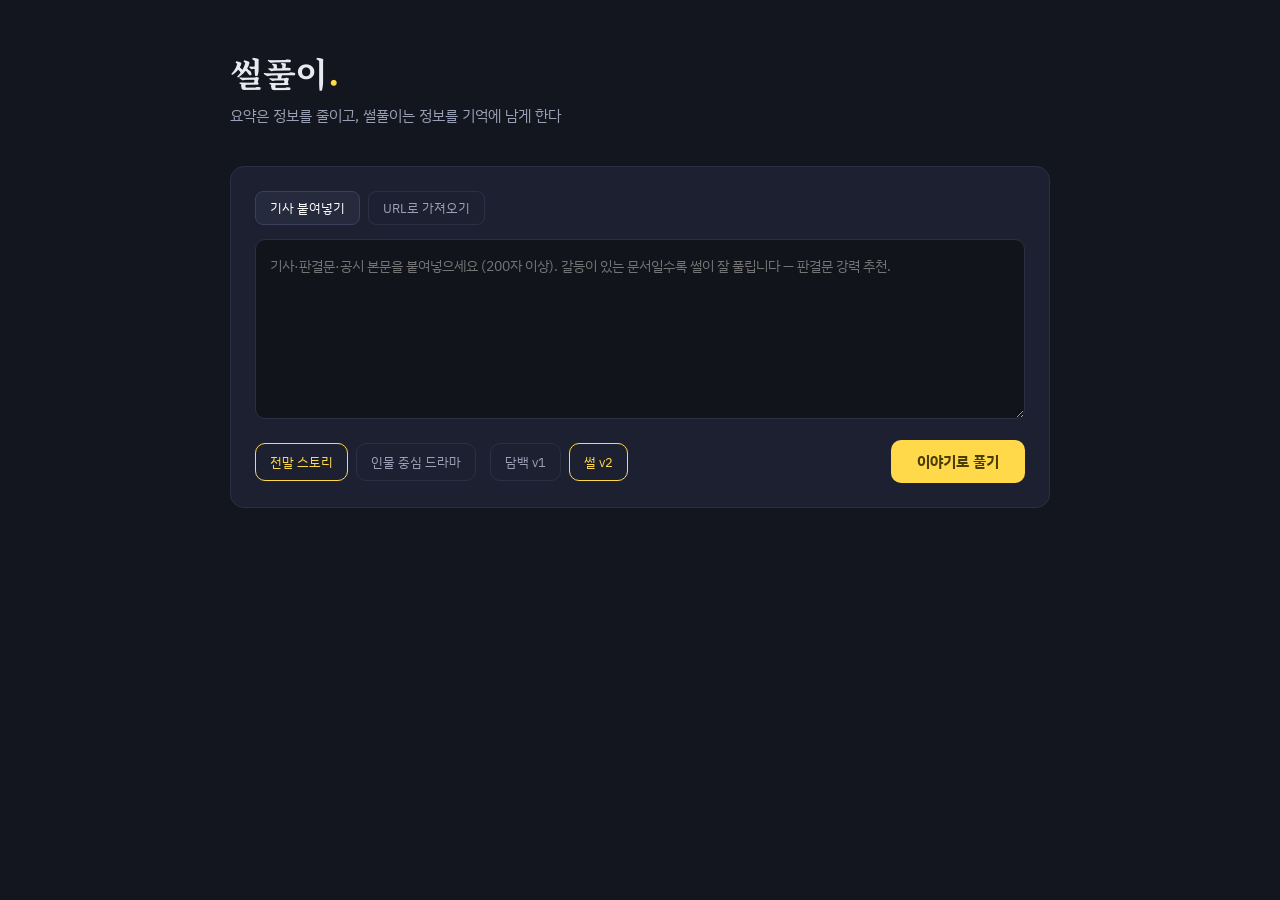
==== app/static/index.html @ 63c724bd "feat: 썰 하네스 v2(훅·긴장·터뜨림) + 소재 확장(판결문·공시) + 엔진 A/B 토글" ====
<!DOCTYPE html>
<html lang="ko">
<head>
<meta charset="UTF-8">
<meta name="viewport" content="width=device-width, initial-scale=1.0">
<title>썰풀이 — 기사를 이야기로</title>
<link rel="preconnect" href="https://fonts.googleapis.com">
<link href="https://fonts.googleapis.com/css2?family=Noto+Serif+KR:wght@400;600;700&family=IBM+Plex+Sans+KR:wght@400;500;700&display=swap" rel="stylesheet">
<style>
  :root {
    --night: #14161f;        /* 밤 배경 */
    --night-soft: #1d2030;   /* 패널 */
    --paper: #f7f4ec;        /* 이야기 종이 */
    --ink: #23201a;          /* 종이 위 잉크 */
    --dim: #9aa0b5;          /* 어두운 배경 위 보조 텍스트 */
    --line: #2c3044;
    --marker: #ffd94a;       /* 형광펜 — 통찰 하이라이트 */
    --marker-ink: #4a3d00;
  }
  * { margin: 0; padding: 0; box-sizing: border-box; }
  body {
    background: var(--night);
    color: #e8eaf2;
    font-family: 'IBM Plex Sans KR', sans-serif;
    min-height: 100vh;
  }
  .wrap { max-width: 860px; margin: 0 auto; padding: 48px 20px 96px; }

  /* 헤더 */
  header { margin-bottom: 40px; }
  .brand {
    font-family: 'Noto Serif KR', serif;
    font-size: 34px; font-weight: 700; letter-spacing: -0.5px;
  }
  .brand .dot { color: var(--marker); }
  .tagline { color: var(--dim); margin-top: 8px; font-size: 15px; }

  /* 입력 패널 */
  .panel {
    background: var(--night-soft);
    border: 1px solid var(--line);
    border-radius: 14px;
    padding: 24px;
  }
  .tabs { display: flex; gap: 8px; margin-bottom: 14px; }
  .tab {
    background: none; border: 1px solid var(--line); color: var(--dim);
    padding: 7px 14px; border-radius: 8px; font-size: 13px; cursor: pointer;
    font-family: inherit;
  }
  .tab.active { background: #262a3d; color: #fff; border-color: #3a3f5c; }
  textarea, input[type="url"] {
    width: 100%; background: #12141c; border: 1px solid var(--line);
    border-radius: 10px; color: #e8eaf2; padding: 14px;
    font-size: 14px; line-height: 1.7; font-family: inherit;
  }
  textarea { min-height: 180px; resize: vertical; }
  textarea:focus, input:focus { outline: 2px solid #4a517a; outline-offset: 1px; }

  .controls { display: flex; align-items: center; gap: 14px; margin-top: 16px; flex-wrap: wrap; }
  .style-pick { display: flex; gap: 8px; }
  .style-btn {
    background: none; border: 1px solid var(--line); color: var(--dim);
    padding: 9px 14px; border-radius: 10px; font-size: 13px; cursor: pointer;
    font-family: inherit; transition: all .15s;
  }
  .style-btn.active { border-color: var(--marker); color: var(--marker); }
  .go {
    margin-left: auto;
    background: var(--marker); color: var(--marker-ink); border: none;
    font-weight: 700; font-size: 15px; padding: 11px 26px; border-radius: 10px;
    cursor: pointer; font-family: inherit;
  }
  .go:hover { filter: brightness(1.06); }
  .go:disabled { opacity: .45; cursor: wait; }

  /* 진행 상태 */
  .progress { display: none; margin-top: 28px; color: var(--dim); font-size: 14px; }
  .progress.show { display: block; }
  .stage { display: flex; align-items: center; gap: 10px; padding: 6px 0; }
  .stage .lamp {
    width: 8px; height: 8px; border-radius: 50%;
    background: var(--line); flex-shrink: 0;
  }
  .stage.on .lamp { background: var(--marker); animation: pulse 1.2s infinite; }
  .stage.done .lamp { background: #5fc98e; animation: none; }
  .stage.done { color: #8b93ad; }
  @keyframes pulse { 50% { opacity: .35; } }

  /* 결과: 종이 스토리 카드 */
  .result { display: none; margin-top: 36px; }
  .result.show { display: block; }
  .paper-card {
    background: var(--paper); color: var(--ink);
    border-radius: 4px 18px 18px 4px;
    padding: 52px 56px;
    box-shadow: 0 24px 60px rgba(0,0,0,.5);
    border-left: 6px solid var(--marker);
  }
  .paper-card h2 {
    font-family: 'Noto Serif KR', serif;
    font-size: 27px; font-weight: 700; line-height: 1.4;
    margin-bottom: 26px;
  }
  .story {
    font-family: 'Noto Serif KR', serif;
    font-size: 16.5px; line-height: 2.0;
  }
  .story p { margin-bottom: 1.35em; }
  .insight {
    margin-top: 36px; padding: 20px 22px;
    background: linear-gradient(transparent 8%, rgba(255,217,74,.38) 8%, rgba(255,217,74,.38) 92%, transparent 92%);
    font-family: 'Noto Serif KR', serif;
    font-size: 15.5px; line-height: 1.9;
  }
  .insight .label {
    display: block; font-family: 'IBM Plex Sans KR', sans-serif;
    font-size: 12px; font-weight: 700; letter-spacing: 2px;
    margin-bottom: 8px; color: #7a6410;
  }

  /* 중간 산출물 (실험용) */
  .lab { margin-top: 28px; }
  .lab-title { font-size: 13px; color: var(--dim); letter-spacing: 1.5px; margin-bottom: 12px; }
  details {
    background: var(--night-soft); border: 1px solid var(--line);
    border-radius: 10px; margin-bottom: 10px;
  }
  summary {
    cursor: pointer; padding: 13px 18px; font-size: 14px; color: #c6cbe0;
    list-style: none; display: flex; align-items: center; gap: 10px;
  }
  summary::before { content: "▸"; color: var(--dim); font-size: 12px; }
  details[open] summary::before { content: "▾"; }
  .detail-body { padding: 0 18px 16px; font-size: 13px; }
  pre {
    background: #12141c; border-radius: 8px; padding: 14px;
    overflow-x: auto; color: #b9c0d8; line-height: 1.6; font-size: 12.5px;
    white-space: pre-wrap; word-break: break-all;
  }
  .verdict { display: flex; gap: 8px; padding: 7px 0; border-bottom: 1px solid var(--line); font-size: 13px; }
  .verdict:last-child { border-bottom: none; }
  .badge {
    flex-shrink: 0; font-size: 11px; font-weight: 700; padding: 2px 8px;
    border-radius: 20px; height: fit-content;
  }
  .badge.ok { background: #1e3a2c; color: #5fc98e; }
  .badge.est { background: #3a331e; color: #d9b64a; }
  .badge.bad { background: #3a1e1e; color: #e07070; }
  .repaired-note { font-size: 12.5px; color: #d9b64a; margin: 8px 0 0; }

  .error {
    display: none; margin-top: 20px; padding: 14px 18px;
    background: #2c1a1e; border: 1px solid #5c2e36; border-radius: 10px;
    color: #f0a5b0; font-size: 14px;
  }
  .error.show { display: block; }

  .disclaimer { margin-top: 18px; font-size: 12px; color: #6b7189; line-height: 1.6; }

  @media (max-width: 640px) {
    .paper-card { padding: 32px 24px; }
    .go { width: 100%; margin-left: 0; }
  }
  @media (prefers-reduced-motion: reduce) {
    .stage.on .lamp { animation: none; }
  }
</style>
</head>
<body>
<div class="wrap">
  <header>
    <div class="brand">썰풀이<span class="dot">.</span></div>
    <p class="tagline">요약은 정보를 줄이고, 썰풀이는 정보를 기억에 남게 한다</p>
  </header>

  <section class="panel">
    <div class="tabs">
      <button class="tab active" id="tab-text" onclick="switchTab('text')">기사 붙여넣기</button>
      <button class="tab" id="tab-url" onclick="switchTab('url')">URL로 가져오기</button>
    </div>

    <div id="input-text">
      <textarea id="article-text" placeholder="기사·판결문·공시 본문을 붙여넣으세요 (200자 이상). 갈등이 있는 문서일수록 썰이 잘 풀립니다 — 판결문 강력 추천."></textarea>
    </div>
    <div id="input-url" style="display:none">
      <input type="url" id="article-url" placeholder="https:// 기사 주소 (일부 언론사는 자동 추출이 안 될 수 있어요 — 그땐 붙여넣기로)">
    </div>

    <div class="controls">
      <div class="style-pick" role="group" aria-label="이야기 유형">
        <button class="style-btn active" id="style-chronicle" onclick="pickStyle('chronicle')">전말 스토리</button>
        <button class="style-btn" id="style-character" onclick="pickStyle('character')">인물 중심 드라마</button>
      </div>
      <div class="style-pick" role="group" aria-label="각색 엔진">
        <button class="style-btn" id="engine-v1" onclick="pickEngine('v1')">담백 v1</button>
        <button class="style-btn active" id="engine-v2" onclick="pickEngine('v2')">썰 v2</button>
      </div>
      <button class="go" id="go" onclick="transform()">이야기로 풀기</button>
    </div>

    <div class="progress" id="progress">
      <div class="stage" id="st-1"><span class="lamp"></span>사실을 추출하는 중 — 이야기의 재료를 고정합니다</div>
      <div class="stage" id="st-2"><span class="lamp"></span>이야기 뼈대를 짜는 중 — 주인공과 갈등을 정합니다</div>
      <div class="stage" id="st-3"><span class="lamp"></span>이야기를 쓰는 중 — 사실은 그대로, 서술만 바꿉니다</div>
      <div class="stage" id="st-4"><span class="lamp"></span>사실과 대조하는 중 — 지어낸 게 없는지 검증합니다</div>
    </div>

    <div class="error" id="error"></div>
  </section>

  <section class="result" id="result">
    <article class="paper-card">
      <h2 id="r-title"></h2>
      <div class="story" id="r-story"></div>
      <div class="insight">
        <span class="label">이 사건이 말해주는 것</span>
        <span id="r-insight"></span>
      </div>
    </article>

    <div class="lab">
      <p class="lab-title">파이프라인 들여다보기 — 단계별 산출물</p>
      <details>
        <summary>검증 리포트 — 이야기 속 주장 vs 사실 목록</summary>
        <div class="detail-body">
          <p class="repaired-note" id="r-repaired" style="display:none">⚠ 1차 생성에서 불일치가 발견되어 자동 수정을 거친 결과입니다.</p>
          <div id="r-claims"></div>
        </div>
      </details>
      <details>
        <summary>① 추출된 사실 목록 (불변 계약)</summary>
        <div class="detail-body"><pre id="r-facts"></pre></div>
      </details>
      <details>
        <summary>② 서사 설계도</summary>
        <div class="detail-body"><pre id="r-arc"></pre></div>
      </details>
    </div>

    <p class="disclaimer">
      이 이야기는 입력된 기사에 명시된 사실만 재료로 재구성한 콘텐츠이며, 투자 권유가 아닙니다.
      원문 기사는 저장되지 않습니다. 각색 특성상 원문 확인을 권합니다.
    </p>
  </section>
</div>

<script>
let mode = 'text';
let style = 'chronicle';
let engine = 'v2';
let stageTimers = [];

function switchTab(m) {
  mode = m;
  document.getElementById('tab-text').classList.toggle('active', m === 'text');
  document.getElementById('tab-url').classList.toggle('active', m === 'url');
  document.getElementById('input-text').style.display = m === 'text' ? '' : 'none';
  document.getElementById('input-url').style.display = m === 'url' ? '' : 'none';
}

function pickStyle(s) {
  style = s;
  document.getElementById('style-chronicle').classList.toggle('active', s === 'chronicle');
  document.getElementById('style-character').classList.toggle('active', s === 'character');
}

function pickEngine(e) {
  engine = e;
  document.getElementById('engine-v1').classList.toggle('active', e === 'v1');
  document.getElementById('engine-v2').classList.toggle('active', e === 'v2');
}

function setStages(running) {
  stageTimers.forEach(clearTimeout);
  stageTimers = [];
  const ids = ['st-1', 'st-2', 'st-3', 'st-4'];
  ids.forEach(id => document.getElementById(id).className = 'stage');
  if (!running) return;
  // 실제 단계 신호는 없으므로 평균 소요 기반 근사 표시 (v0.2에서 SSE로 교체 예정)
  const delays = [0, 12000, 24000, 55000];
  ids.forEach((id, i) => {
    stageTimers.push(setTimeout(() => {
      for (let j = 0; j < i; j++) document.getElementById(ids[j]).className = 'stage done';
      document.getElementById(id).className = 'stage on';
    }, delays[i]));
  });
}

async function transform() {
  const body = { style, engine };
  if (mode === 'text') {
    body.text = document.getElementById('article-text').value;
    if (!body.text || body.text.trim().length < 200) return showError('기사 본문을 200자 이상 붙여넣어주세요.');
  } else {
    body.url = document.getElementById('article-url').value;
    if (!body.url) return showError('기사 URL을 입력해주세요.');
  }

  const go = document.getElementById('go');
  go.disabled = true;
  document.getElementById('error').className = 'error';
  document.getElementById('result').className = 'result';
  document.getElementById('progress').className = 'progress show';
  setStages(true);

  try {
    const res = await fetch('/api/transform', {
      method: 'POST',
      headers: { 'Content-Type': 'application/json' },
      body: JSON.stringify(body),
    });
    const data = await res.json();
    if (!res.ok) throw new Error(data.detail || '변환에 실패했습니다.');
    render(data);
  } catch (e) {
    showError(e.message);
  } finally {
    go.disabled = false;
    setStages(false);
    document.getElementById('progress').className = 'progress';
  }
}

function render(d) {
  document.getElementById('r-title').textContent = d.title;
  const storyEl = document.getElementById('r-story');
  storyEl.innerHTML = '';
  d.story.split(/\n\n+/).forEach(par => {
    const p = document.createElement('p');
    p.textContent = par.trim();
    if (p.textContent) storyEl.appendChild(p);
  });
  document.getElementById('r-insight').textContent = d.insight;

  document.getElementById('r-repaired').style.display = d.repaired ? '' : 'none';

  const claimsEl = document.getElementById('r-claims');
  claimsEl.innerHTML = '';
  (d.verification.claims || []).forEach(c => {
    const row = document.createElement('div');
    row.className = 'verdict';
    const badge = document.createElement('span');
    const cls = c.verdict === '근거있음' ? 'ok' : (c.verdict === '추정표기됨' ? 'est' : 'bad');
    badge.className = 'badge ' + cls;
    badge.textContent = c.verdict;
    const text = document.createElement('span');
    text.textContent = c.claim + (c.evidence ? '  ·  ' + c.evidence : '');
    row.appendChild(badge);
    row.appendChild(text);
    claimsEl.appendChild(row);
  });

  document.getElementById('r-facts').textContent = JSON.stringify(d.facts, null, 2);
  document.getElementById('r-arc').textContent = JSON.stringify(d.arc, null, 2);

  document.getElementById('result').className = 'result show';
  document.getElementById('result').scrollIntoView({ behavior: 'smooth' });
}

function showError(msg) {
  const el = document.getElementById('error');
  el.textContent = msg;
  el.className = 'error show';
}
</script>
</body>
</html>
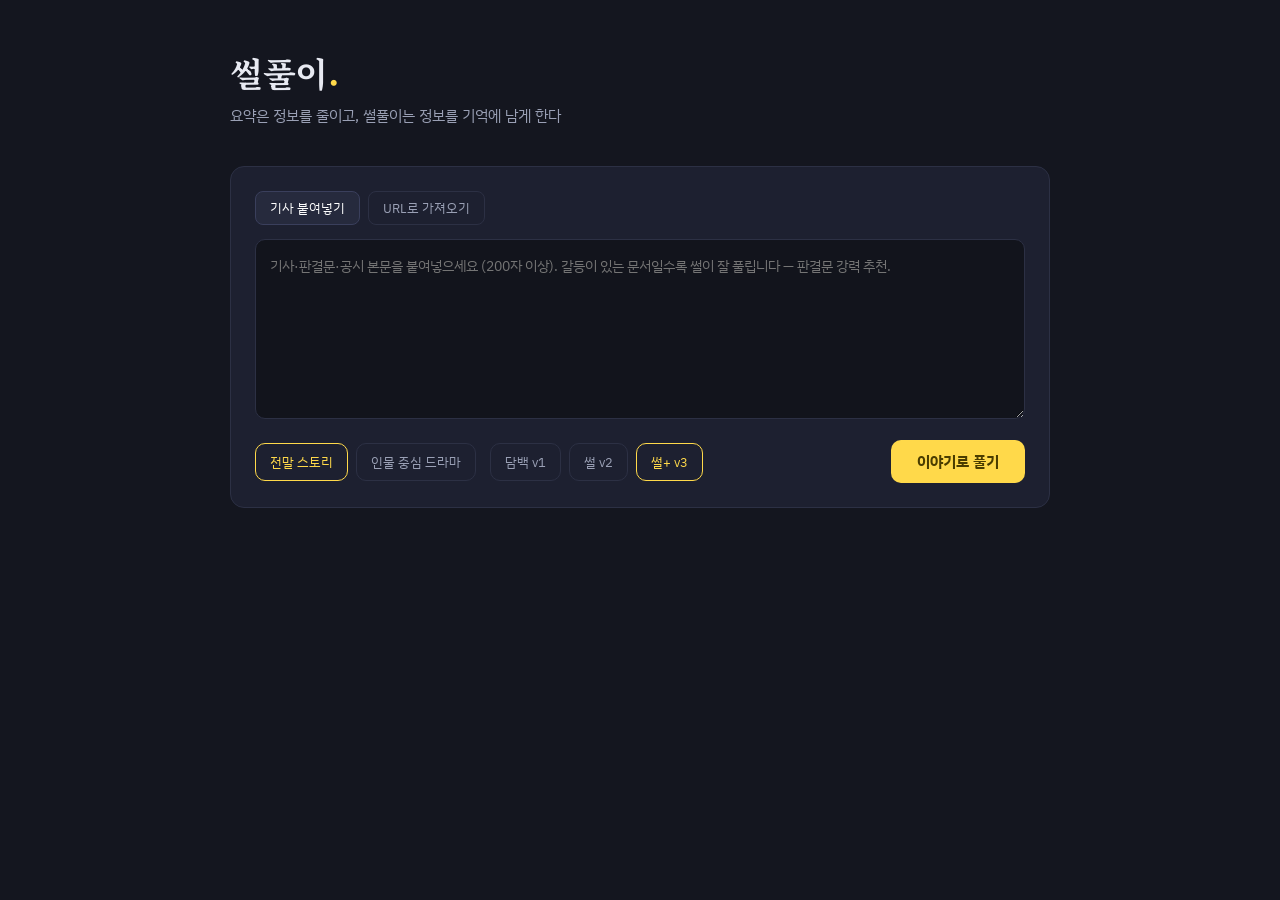
==== commit 737abdc1: "feat: 썰 엔진 v3 — 사실 선별(버리기)·600~900자·퓨샷 톤 이식·뭉개기 허용" ====
--- a/app/static/index.html
+++ b/app/static/index.html
@@ -194,7 +194,8 @@
       </div>
       <div class="style-pick" role="group" aria-label="각색 엔진">
         <button class="style-btn" id="engine-v1" onclick="pickEngine('v1')">담백 v1</button>
-        <button class="style-btn active" id="engine-v2" onclick="pickEngine('v2')">썰 v2</button>
+        <button class="style-btn" id="engine-v2" onclick="pickEngine('v2')">썰 v2</button>
+        <button class="style-btn active" id="engine-v3" onclick="pickEngine('v3')">썰+ v3</button>
       </div>
       <button class="go" id="go" onclick="transform()">이야기로 풀기</button>
     </div>
@@ -248,7 +249,7 @@
 <script>
 let mode = 'text';
 let style = 'chronicle';
-let engine = 'v2';
+let engine = 'v3';
 let stageTimers = [];
 
 function switchTab(m) {
@@ -269,6 +270,7 @@
   engine = e;
   document.getElementById('engine-v1').classList.toggle('active', e === 'v1');
   document.getElementById('engine-v2').classList.toggle('active', e === 'v2');
+  document.getElementById('engine-v3').classList.toggle('active', e === 'v3');
 }
 
 function setStages(running) {
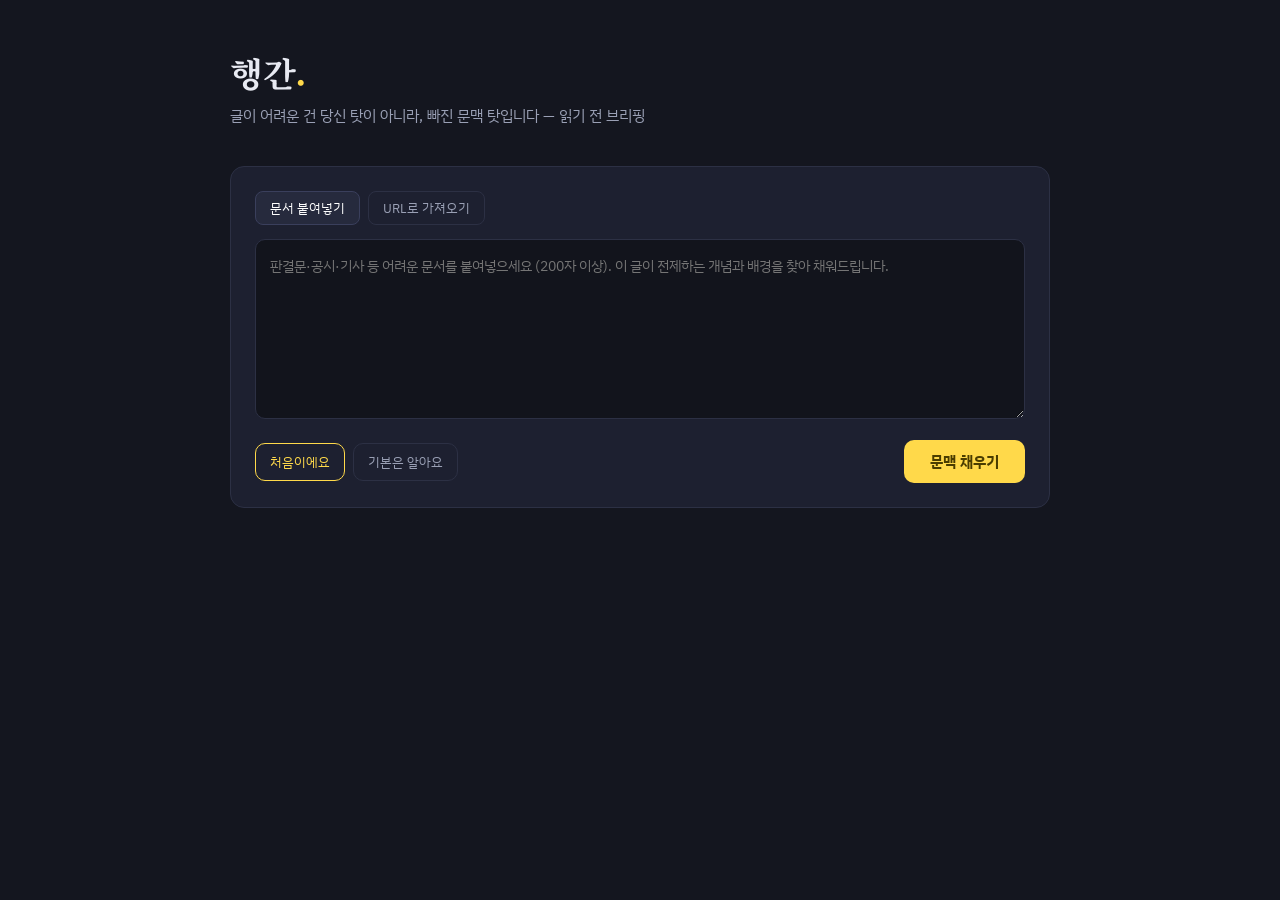
==== commit efd3cf19: "feat: 리네이밍 썰풀이 → 행간 — UI 브랜딩·FastAPI title·README 제목·env 접두사(SSULPURI_→HAENGGAN_) Co-Authored-By: Cl" ====
--- a/app/static/index.html
+++ b/app/static/index.html
@@ -3,208 +3,139 @@
 <head>
 <meta charset="UTF-8">
 <meta name="viewport" content="width=device-width, initial-scale=1.0">
-<title>썰풀이 — 기사를 이야기로</title>
+<title>행간 — 읽기 전 문맥 브리핑</title>
 <link rel="preconnect" href="https://fonts.googleapis.com">
 <link href="https://fonts.googleapis.com/css2?family=Noto+Serif+KR:wght@400;600;700&family=IBM+Plex+Sans+KR:wght@400;500;700&display=swap" rel="stylesheet">
 <style>
   :root {
-    --night: #14161f;        /* 밤 배경 */
-    --night-soft: #1d2030;   /* 패널 */
-    --paper: #f7f4ec;        /* 이야기 종이 */
-    --ink: #23201a;          /* 종이 위 잉크 */
-    --dim: #9aa0b5;          /* 어두운 배경 위 보조 텍스트 */
+    --night: #14161f;
+    --night-soft: #1d2030;
+    --paper: #f7f4ec;
+    --ink: #23201a;
+    --dim: #9aa0b5;
     --line: #2c3044;
-    --marker: #ffd94a;       /* 형광펜 — 통찰 하이라이트 */
+    --marker: #ffd94a;
     --marker-ink: #4a3d00;
   }
   * { margin: 0; padding: 0; box-sizing: border-box; }
-  body {
-    background: var(--night);
-    color: #e8eaf2;
-    font-family: 'IBM Plex Sans KR', sans-serif;
-    min-height: 100vh;
-  }
+  body { background: var(--night); color: #e8eaf2; font-family: 'IBM Plex Sans KR', sans-serif; min-height: 100vh; }
   .wrap { max-width: 860px; margin: 0 auto; padding: 48px 20px 96px; }
 
-  /* 헤더 */
   header { margin-bottom: 40px; }
-  .brand {
-    font-family: 'Noto Serif KR', serif;
-    font-size: 34px; font-weight: 700; letter-spacing: -0.5px;
-  }
+  .brand { font-family: 'Noto Serif KR', serif; font-size: 34px; font-weight: 700; letter-spacing: -0.5px; }
   .brand .dot { color: var(--marker); }
   .tagline { color: var(--dim); margin-top: 8px; font-size: 15px; }
 
-  /* 입력 패널 */
-  .panel {
-    background: var(--night-soft);
-    border: 1px solid var(--line);
-    border-radius: 14px;
-    padding: 24px;
-  }
+  .panel { background: var(--night-soft); border: 1px solid var(--line); border-radius: 14px; padding: 24px; }
   .tabs { display: flex; gap: 8px; margin-bottom: 14px; }
-  .tab {
-    background: none; border: 1px solid var(--line); color: var(--dim);
-    padding: 7px 14px; border-radius: 8px; font-size: 13px; cursor: pointer;
-    font-family: inherit;
-  }
+  .tab { background: none; border: 1px solid var(--line); color: var(--dim); padding: 7px 14px; border-radius: 8px; font-size: 13px; cursor: pointer; font-family: inherit; }
   .tab.active { background: #262a3d; color: #fff; border-color: #3a3f5c; }
-  textarea, input[type="url"] {
-    width: 100%; background: #12141c; border: 1px solid var(--line);
-    border-radius: 10px; color: #e8eaf2; padding: 14px;
-    font-size: 14px; line-height: 1.7; font-family: inherit;
-  }
+  textarea, input[type="url"] { width: 100%; background: #12141c; border: 1px solid var(--line); border-radius: 10px; color: #e8eaf2; padding: 14px; font-size: 14px; line-height: 1.7; font-family: inherit; }
   textarea { min-height: 180px; resize: vertical; }
   textarea:focus, input:focus { outline: 2px solid #4a517a; outline-offset: 1px; }
 
   .controls { display: flex; align-items: center; gap: 14px; margin-top: 16px; flex-wrap: wrap; }
   .style-pick { display: flex; gap: 8px; }
-  .style-btn {
-    background: none; border: 1px solid var(--line); color: var(--dim);
-    padding: 9px 14px; border-radius: 10px; font-size: 13px; cursor: pointer;
-    font-family: inherit; transition: all .15s;
-  }
+  .style-btn { background: none; border: 1px solid var(--line); color: var(--dim); padding: 9px 14px; border-radius: 10px; font-size: 13px; cursor: pointer; font-family: inherit; transition: all .15s; }
   .style-btn.active { border-color: var(--marker); color: var(--marker); }
-  .go {
-    margin-left: auto;
-    background: var(--marker); color: var(--marker-ink); border: none;
-    font-weight: 700; font-size: 15px; padding: 11px 26px; border-radius: 10px;
-    cursor: pointer; font-family: inherit;
-  }
+  .go { margin-left: auto; background: var(--marker); color: var(--marker-ink); border: none; font-weight: 700; font-size: 15px; padding: 11px 26px; border-radius: 10px; cursor: pointer; font-family: inherit; }
   .go:hover { filter: brightness(1.06); }
   .go:disabled { opacity: .45; cursor: wait; }
 
-  /* 진행 상태 */
   .progress { display: none; margin-top: 28px; color: var(--dim); font-size: 14px; }
   .progress.show { display: block; }
   .stage { display: flex; align-items: center; gap: 10px; padding: 6px 0; }
-  .stage .lamp {
-    width: 8px; height: 8px; border-radius: 50%;
-    background: var(--line); flex-shrink: 0;
-  }
+  .stage .lamp { width: 8px; height: 8px; border-radius: 50%; background: var(--line); flex-shrink: 0; }
   .stage.on .lamp { background: var(--marker); animation: pulse 1.2s infinite; }
   .stage.done .lamp { background: #5fc98e; animation: none; }
   .stage.done { color: #8b93ad; }
   @keyframes pulse { 50% { opacity: .35; } }
 
-  /* 결과: 종이 스토리 카드 */
   .result { display: none; margin-top: 36px; }
   .result.show { display: block; }
-  .paper-card {
-    background: var(--paper); color: var(--ink);
-    border-radius: 4px 18px 18px 4px;
-    padding: 52px 56px;
-    box-shadow: 0 24px 60px rgba(0,0,0,.5);
-    border-left: 6px solid var(--marker);
-  }
-  .paper-card h2 {
-    font-family: 'Noto Serif KR', serif;
-    font-size: 27px; font-weight: 700; line-height: 1.4;
-    margin-bottom: 26px;
-  }
-  .story {
-    font-family: 'Noto Serif KR', serif;
-    font-size: 16.5px; line-height: 2.0;
-  }
-  .story p { margin-bottom: 1.35em; }
-  .insight {
-    margin-top: 36px; padding: 20px 22px;
-    background: linear-gradient(transparent 8%, rgba(255,217,74,.38) 8%, rgba(255,217,74,.38) 92%, transparent 92%);
-    font-family: 'Noto Serif KR', serif;
-    font-size: 15.5px; line-height: 1.9;
-  }
-  .insight .label {
-    display: block; font-family: 'IBM Plex Sans KR', sans-serif;
-    font-size: 12px; font-weight: 700; letter-spacing: 2px;
-    margin-bottom: 8px; color: #7a6410;
-  }
-
-  /* 중간 산출물 (실험용) */
+  .paper-card { background: var(--paper); color: var(--ink); border-radius: 4px 18px 18px 4px; padding: 52px 56px; box-shadow: 0 24px 60px rgba(0,0,0,.5); border-left: 6px solid var(--marker); }
+  .paper-card h2 { font-family: 'Noto Serif KR', serif; font-size: 25px; font-weight: 700; line-height: 1.45; margin-bottom: 8px; }
+  .section-label { font-size: 12px; font-weight: 700; letter-spacing: 2px; color: #8a7430; margin: 34px 0 12px; }
+  .section-label:first-of-type { margin-top: 26px; }
+  .briefing { font-family: 'Noto Serif KR', serif; font-size: 16px; line-height: 1.95; }
+  .briefing p { margin-bottom: 1.2em; }
+
+  .concept { border: 1px solid #e4ddc9; background: #fdfbf5; border-radius: 12px; padding: 16px 18px; margin-bottom: 12px; }
+  .concept .term-row { display: flex; align-items: baseline; gap: 10px; flex-wrap: wrap; margin-bottom: 6px; }
+  .concept .term { font-weight: 700; font-size: 15.5px; }
+  .concept .ktype { font-size: 10.5px; font-weight: 700; padding: 2px 8px; border-radius: 20px; letter-spacing: .5px; }
+  .ktype.doc { background: #e7efe3; color: #3d6b45; }
+  .ktype.gen { background: #eee7d5; color: #8a6d1f; }
+  .concept .expl { font-size: 14px; line-height: 1.8; color: #3a352c; }
+  .concept .why { font-size: 13px; line-height: 1.7; color: #6b6250; margin-top: 8px; padding-top: 8px; border-top: 1px dashed #e0d8c2; }
+  .concept .why b { color: #4a3d00; }
+
+  .path-item { display: flex; gap: 14px; margin-bottom: 14px; }
+  .path-num { flex-shrink: 0; width: 26px; height: 26px; border-radius: 50%; background: var(--marker); color: var(--marker-ink); font-weight: 700; font-size: 13px; display: flex; align-items: center; justify-content: center; }
+  .path-body { font-size: 14px; line-height: 1.75; padding-top: 2px; }
+  .path-body .step { font-weight: 700; }
+  .path-body .notice { color: #5c5446; }
+
+  .takeaway { margin-top: 36px; padding: 20px 22px; background: linear-gradient(transparent 8%, rgba(255,217,74,.38) 8%, rgba(255,217,74,.38) 92%, transparent 92%); font-family: 'Noto Serif KR', serif; font-size: 15.5px; line-height: 1.9; }
+  .takeaway .label { display: block; font-family: 'IBM Plex Sans KR', sans-serif; font-size: 12px; font-weight: 700; letter-spacing: 2px; margin-bottom: 8px; color: #7a6410; }
+
   .lab { margin-top: 28px; }
   .lab-title { font-size: 13px; color: var(--dim); letter-spacing: 1.5px; margin-bottom: 12px; }
-  details {
-    background: var(--night-soft); border: 1px solid var(--line);
-    border-radius: 10px; margin-bottom: 10px;
-  }
-  summary {
-    cursor: pointer; padding: 13px 18px; font-size: 14px; color: #c6cbe0;
-    list-style: none; display: flex; align-items: center; gap: 10px;
-  }
+  details { background: var(--night-soft); border: 1px solid var(--line); border-radius: 10px; margin-bottom: 10px; }
+  summary { cursor: pointer; padding: 13px 18px; font-size: 14px; color: #c6cbe0; list-style: none; display: flex; align-items: center; gap: 10px; }
   summary::before { content: "▸"; color: var(--dim); font-size: 12px; }
   details[open] summary::before { content: "▾"; }
   .detail-body { padding: 0 18px 16px; font-size: 13px; }
-  pre {
-    background: #12141c; border-radius: 8px; padding: 14px;
-    overflow-x: auto; color: #b9c0d8; line-height: 1.6; font-size: 12.5px;
-    white-space: pre-wrap; word-break: break-all;
-  }
+  pre { background: #12141c; border-radius: 8px; padding: 14px; overflow-x: auto; color: #b9c0d8; line-height: 1.6; font-size: 12.5px; white-space: pre-wrap; word-break: break-all; }
   .verdict { display: flex; gap: 8px; padding: 7px 0; border-bottom: 1px solid var(--line); font-size: 13px; }
   .verdict:last-child { border-bottom: none; }
-  .badge {
-    flex-shrink: 0; font-size: 11px; font-weight: 700; padding: 2px 8px;
-    border-radius: 20px; height: fit-content;
-  }
+  .badge { flex-shrink: 0; font-size: 11px; font-weight: 700; padding: 2px 8px; border-radius: 20px; height: fit-content; }
   .badge.ok { background: #1e3a2c; color: #5fc98e; }
-  .badge.est { background: #3a331e; color: #d9b64a; }
+  .badge.gen { background: #3a331e; color: #d9b64a; }
   .badge.bad { background: #3a1e1e; color: #e07070; }
   .repaired-note { font-size: 12.5px; color: #d9b64a; margin: 8px 0 0; }
 
-  .error {
-    display: none; margin-top: 20px; padding: 14px 18px;
-    background: #2c1a1e; border: 1px solid #5c2e36; border-radius: 10px;
-    color: #f0a5b0; font-size: 14px;
-  }
+  .error { display: none; margin-top: 20px; padding: 14px 18px; background: #2c1a1e; border: 1px solid #5c2e36; border-radius: 10px; color: #f0a5b0; font-size: 14px; }
   .error.show { display: block; }
-
   .disclaimer { margin-top: 18px; font-size: 12px; color: #6b7189; line-height: 1.6; }
 
-  @media (max-width: 640px) {
-    .paper-card { padding: 32px 24px; }
-    .go { width: 100%; margin-left: 0; }
-  }
-  @media (prefers-reduced-motion: reduce) {
-    .stage.on .lamp { animation: none; }
-  }
+  @media (max-width: 640px) { .paper-card { padding: 32px 24px; } .go { width: 100%; margin-left: 0; } }
+  @media (prefers-reduced-motion: reduce) { .stage.on .lamp { animation: none; } }
 </style>
 </head>
 <body>
 <div class="wrap">
   <header>
-    <div class="brand">썰풀이<span class="dot">.</span></div>
-    <p class="tagline">요약은 정보를 줄이고, 썰풀이는 정보를 기억에 남게 한다</p>
+    <div class="brand">행간<span class="dot">.</span></div>
+    <p class="tagline">글이 어려운 건 당신 탓이 아니라, 빠진 문맥 탓입니다 — 읽기 전 브리핑</p>
   </header>
 
   <section class="panel">
     <div class="tabs">
-      <button class="tab active" id="tab-text" onclick="switchTab('text')">기사 붙여넣기</button>
+      <button class="tab active" id="tab-text" onclick="switchTab('text')">문서 붙여넣기</button>
       <button class="tab" id="tab-url" onclick="switchTab('url')">URL로 가져오기</button>
     </div>
 
     <div id="input-text">
-      <textarea id="article-text" placeholder="기사·판결문·공시 본문을 붙여넣으세요 (200자 이상). 갈등이 있는 문서일수록 썰이 잘 풀립니다 — 판결문 강력 추천."></textarea>
+      <textarea id="doc-text" placeholder="판결문·공시·기사 등 어려운 문서를 붙여넣으세요 (200자 이상). 이 글이 전제하는 개념과 배경을 찾아 채워드립니다."></textarea>
     </div>
     <div id="input-url" style="display:none">
-      <input type="url" id="article-url" placeholder="https:// 기사 주소 (일부 언론사는 자동 추출이 안 될 수 있어요 — 그땐 붙여넣기로)">
+      <input type="url" id="doc-url" placeholder="https:// 문서 주소 (일부 사이트는 자동 추출이 안 될 수 있어요 — 그땐 붙여넣기로)">
     </div>
 
     <div class="controls">
-      <div class="style-pick" role="group" aria-label="이야기 유형">
-        <button class="style-btn active" id="style-chronicle" onclick="pickStyle('chronicle')">전말 스토리</button>
-        <button class="style-btn" id="style-character" onclick="pickStyle('character')">인물 중심 드라마</button>
+      <div class="style-pick" role="group" aria-label="독자 수준">
+        <button class="style-btn active" id="level-beginner" onclick="pickLevel('beginner')">처음이에요</button>
+        <button class="style-btn" id="level-intermediate" onclick="pickLevel('intermediate')">기본은 알아요</button>
       </div>
-      <div class="style-pick" role="group" aria-label="각색 엔진">
-        <button class="style-btn" id="engine-v1" onclick="pickEngine('v1')">담백 v1</button>
-        <button class="style-btn" id="engine-v2" onclick="pickEngine('v2')">썰 v2</button>
-        <button class="style-btn active" id="engine-v3" onclick="pickEngine('v3')">썰+ v3</button>
-      </div>
-      <button class="go" id="go" onclick="transform()">이야기로 풀기</button>
+      <button class="go" id="go" onclick="transform()">문맥 채우기</button>
     </div>
 
     <div class="progress" id="progress">
-      <div class="stage" id="st-1"><span class="lamp"></span>사실을 추출하는 중 — 이야기의 재료를 고정합니다</div>
-      <div class="stage" id="st-2"><span class="lamp"></span>이야기 뼈대를 짜는 중 — 주인공과 갈등을 정합니다</div>
-      <div class="stage" id="st-3"><span class="lamp"></span>이야기를 쓰는 중 — 사실은 그대로, 서술만 바꿉니다</div>
-      <div class="stage" id="st-4"><span class="lamp"></span>사실과 대조하는 중 — 지어낸 게 없는지 검증합니다</div>
+      <div class="stage" id="st-1"><span class="lamp"></span>문서를 분석하는 중 — 이 글이 전제하는 지식을 찾습니다</div>
+      <div class="stage" id="st-2"><span class="lamp"></span>문맥을 채우는 중 — 개념과 배경을 이 글 기준으로 설명합니다</div>
+      <div class="stage" id="st-3"><span class="lamp"></span>브리핑을 쓰는 중 — 원문을 읽을 준비를 만듭니다</div>
+      <div class="stage" id="st-4"><span class="lamp"></span>검증하는 중 — 문서와 모순이 없는지 확인합니다</div>
     </div>
 
     <div class="error" id="error"></div>
@@ -212,44 +143,51 @@
 
   <section class="result" id="result">
     <article class="paper-card">
-      <h2 id="r-title"></h2>
-      <div class="story" id="r-story"></div>
-      <div class="insight">
-        <span class="label">이 사건이 말해주는 것</span>
-        <span id="r-insight"></span>
+      <h2 id="r-headline"></h2>
+
+      <p class="section-label">읽기 전 브리핑</p>
+      <div class="briefing" id="r-briefing"></div>
+
+      <p class="section-label">이 글이 당신이 안다고 전제하는 것들</p>
+      <div id="r-concepts"></div>
+
+      <p class="section-label" id="bg-label">이 글이 답해주지 않는 배경</p>
+      <div id="r-background"></div>
+
+      <p class="section-label">이제 원문을 이렇게 읽으세요</p>
+      <div id="r-path"></div>
+
+      <div class="takeaway">
+        <span class="label">이 글이 중요한 이유</span>
+        <span id="r-takeaway"></span>
       </div>
     </article>
 
     <div class="lab">
       <p class="lab-title">파이프라인 들여다보기 — 단계별 산출물</p>
       <details>
-        <summary>검증 리포트 — 이야기 속 주장 vs 사실 목록</summary>
+        <summary>검증 리포트 — 브리핑 속 주장 vs 원문</summary>
         <div class="detail-body">
-          <p class="repaired-note" id="r-repaired" style="display:none">⚠ 1차 생성에서 불일치가 발견되어 자동 수정을 거친 결과입니다.</p>
+          <p class="repaired-note" id="r-repaired" style="display:none">⚠ 1차 생성에서 문제가 발견되어 자동 수정을 거친 결과입니다.</p>
           <div id="r-claims"></div>
         </div>
       </details>
       <details>
-        <summary>① 추출된 사실 목록 (불변 계약)</summary>
-        <div class="detail-body"><pre id="r-facts"></pre></div>
+        <summary>① 문서 분석 결과 (전제된 지식 목록)</summary>
+        <div class="detail-body"><pre id="r-analysis"></pre></div>
       </details>
-      <details>
-        <summary>② 서사 설계도</summary>
-        <div class="detail-body"><pre id="r-arc"></pre></div>
-      </details>
     </div>
 
     <p class="disclaimer">
-      이 이야기는 입력된 기사에 명시된 사실만 재료로 재구성한 콘텐츠이며, 투자 권유가 아닙니다.
-      원문 기사는 저장되지 않습니다. 각색 특성상 원문 확인을 권합니다.
+      개념 카드의 <b>일반 지식</b> 표시는 원문 밖의 통상적 설명임을 뜻합니다. 이 사건의 구체적 사실은 원문 기준이며,
+      브리핑은 원문 독해를 돕기 위한 것으로 법률·투자 자문이 아닙니다. 원문은 저장되지 않습니다.
     </p>
   </section>
 </div>
 
 <script>
 let mode = 'text';
-let style = 'chronicle';
-let engine = 'v3';
+let level = 'beginner';
 let stageTimers = [];
 
 function switchTab(m) {
@@ -260,17 +198,10 @@
   document.getElementById('input-url').style.display = m === 'url' ? '' : 'none';
 }
 
-function pickStyle(s) {
-  style = s;
-  document.getElementById('style-chronicle').classList.toggle('active', s === 'chronicle');
-  document.getElementById('style-character').classList.toggle('active', s === 'character');
-}
-
-function pickEngine(e) {
-  engine = e;
-  document.getElementById('engine-v1').classList.toggle('active', e === 'v1');
-  document.getElementById('engine-v2').classList.toggle('active', e === 'v2');
-  document.getElementById('engine-v3').classList.toggle('active', e === 'v3');
+function pickLevel(l) {
+  level = l;
+  document.getElementById('level-beginner').classList.toggle('active', l === 'beginner');
+  document.getElementById('level-intermediate').classList.toggle('active', l === 'intermediate');
 }
 
 function setStages(running) {
@@ -279,8 +210,7 @@
   const ids = ['st-1', 'st-2', 'st-3', 'st-4'];
   ids.forEach(id => document.getElementById(id).className = 'stage');
   if (!running) return;
-  // 실제 단계 신호는 없으므로 평균 소요 기반 근사 표시 (v0.2에서 SSE로 교체 예정)
-  const delays = [0, 12000, 24000, 55000];
+  const delays = [0, 14000, 34000, 55000];
   ids.forEach((id, i) => {
     stageTimers.push(setTimeout(() => {
       for (let j = 0; j < i; j++) document.getElementById(ids[j]).className = 'stage done';
@@ -290,13 +220,13 @@
 }
 
 async function transform() {
-  const body = { style, engine };
+  const body = { level };
   if (mode === 'text') {
-    body.text = document.getElementById('article-text').value;
-    if (!body.text || body.text.trim().length < 200) return showError('기사 본문을 200자 이상 붙여넣어주세요.');
+    body.text = document.getElementById('doc-text').value;
+    if (!body.text || body.text.trim().length < 200) return showError('문서 본문을 200자 이상 붙여넣어주세요.');
   } else {
-    body.url = document.getElementById('article-url').value;
-    if (!body.url) return showError('기사 URL을 입력해주세요.');
+    body.url = document.getElementById('doc-url').value;
+    if (!body.url) return showError('문서 URL을 입력해주세요.');
   }
 
   const go = document.getElementById('go');
@@ -313,7 +243,7 @@
       body: JSON.stringify(body),
     });
     const data = await res.json();
-    if (!res.ok) throw new Error(data.detail || '변환에 실패했습니다.');
+    if (!res.ok) throw new Error(data.detail || '분석에 실패했습니다.');
     render(data);
   } catch (e) {
     showError(e.message);
@@ -325,36 +255,86 @@
 }
 
 function render(d) {
-  document.getElementById('r-title').textContent = d.title;
-  const storyEl = document.getElementById('r-story');
-  storyEl.innerHTML = '';
-  d.story.split(/\n\n+/).forEach(par => {
+  document.getElementById('r-headline').textContent = d.headline;
+
+  const briefEl = document.getElementById('r-briefing');
+  briefEl.innerHTML = '';
+  (d.before_reading || '').split(/\n\n+/).forEach(par => {
     const p = document.createElement('p');
     p.textContent = par.trim();
-    if (p.textContent) storyEl.appendChild(p);
-  });
-  document.getElementById('r-insight').textContent = d.insight;
-
+    if (p.textContent) briefEl.appendChild(p);
+  });
+
+  const conceptsEl = document.getElementById('r-concepts');
+  conceptsEl.innerHTML = '';
+  (d.concepts || []).forEach(c => {
+    const card = document.createElement('div');
+    card.className = 'concept';
+    const isDoc = c.knowledge_type === '문서내용';
+    card.innerHTML = `
+      <div class="term-row">
+        <span class="term"></span>
+        <span class="ktype ${isDoc ? 'doc' : 'gen'}">${isDoc ? '이 글에서' : '일반 지식'}</span>
+      </div>
+      <div class="expl"></div>
+      <div class="why"><b>이 글에서 중요한 이유</b> · <span></span></div>`;
+    card.querySelector('.term').textContent = c.term;
+    card.querySelector('.expl').textContent = c.explanation;
+    card.querySelector('.why span').textContent = c.why_it_matters_here;
+    conceptsEl.appendChild(card);
+  });
+
+  const bgEl = document.getElementById('r-background');
+  bgEl.innerHTML = '';
+  const bgs = d.background || [];
+  document.getElementById('bg-label').style.display = bgs.length ? '' : 'none';
+  bgs.forEach(b => {
+    const card = document.createElement('div');
+    card.className = 'concept';
+    const isDoc = b.knowledge_type === '문서내용';
+    card.innerHTML = `
+      <div class="term-row">
+        <span class="term"></span>
+        <span class="ktype ${isDoc ? 'doc' : 'gen'}">${isDoc ? '이 글에서' : '일반 지식'}</span>
+      </div>
+      <div class="expl"></div>`;
+    card.querySelector('.term').textContent = b.question;
+    card.querySelector('.expl').textContent = b.answer;
+    bgEl.appendChild(card);
+  });
+
+  const pathEl = document.getElementById('r-path');
+  pathEl.innerHTML = '';
+  (d.reading_path || []).forEach((p, i) => {
+    const row = document.createElement('div');
+    row.className = 'path-item';
+    row.innerHTML = `<div class="path-num">${i + 1}</div>
+      <div class="path-body"><span class="step"></span> — <span class="notice"></span></div>`;
+    row.querySelector('.step').textContent = p.step;
+    row.querySelector('.notice').textContent = p.what_to_notice;
+    pathEl.appendChild(row);
+  });
+
+  document.getElementById('r-takeaway').textContent = d.takeaway;
   document.getElementById('r-repaired').style.display = d.repaired ? '' : 'none';
 
   const claimsEl = document.getElementById('r-claims');
   claimsEl.innerHTML = '';
-  (d.verification.claims || []).forEach(c => {
+  ((d.verification || {}).claims || []).forEach(c => {
     const row = document.createElement('div');
     row.className = 'verdict';
+    const cls = c.verdict === '문서근거' ? 'ok' : (c.verdict === '일반지식' ? 'gen' : 'bad');
     const badge = document.createElement('span');
-    const cls = c.verdict === '근거있음' ? 'ok' : (c.verdict === '추정표기됨' ? 'est' : 'bad');
     badge.className = 'badge ' + cls;
     badge.textContent = c.verdict;
     const text = document.createElement('span');
-    text.textContent = c.claim + (c.evidence ? '  ·  ' + c.evidence : '');
+    text.textContent = c.claim + (c.note ? '  ·  ' + c.note : '');
     row.appendChild(badge);
     row.appendChild(text);
     claimsEl.appendChild(row);
   });
 
-  document.getElementById('r-facts').textContent = JSON.stringify(d.facts, null, 2);
-  document.getElementById('r-arc').textContent = JSON.stringify(d.arc, null, 2);
+  document.getElementById('r-analysis').textContent = JSON.stringify(d.analysis, null, 2);
 
   document.getElementById('result').className = 'result show';
   document.getElementById('result').scrollIntoView({ behavior: 'smooth' });
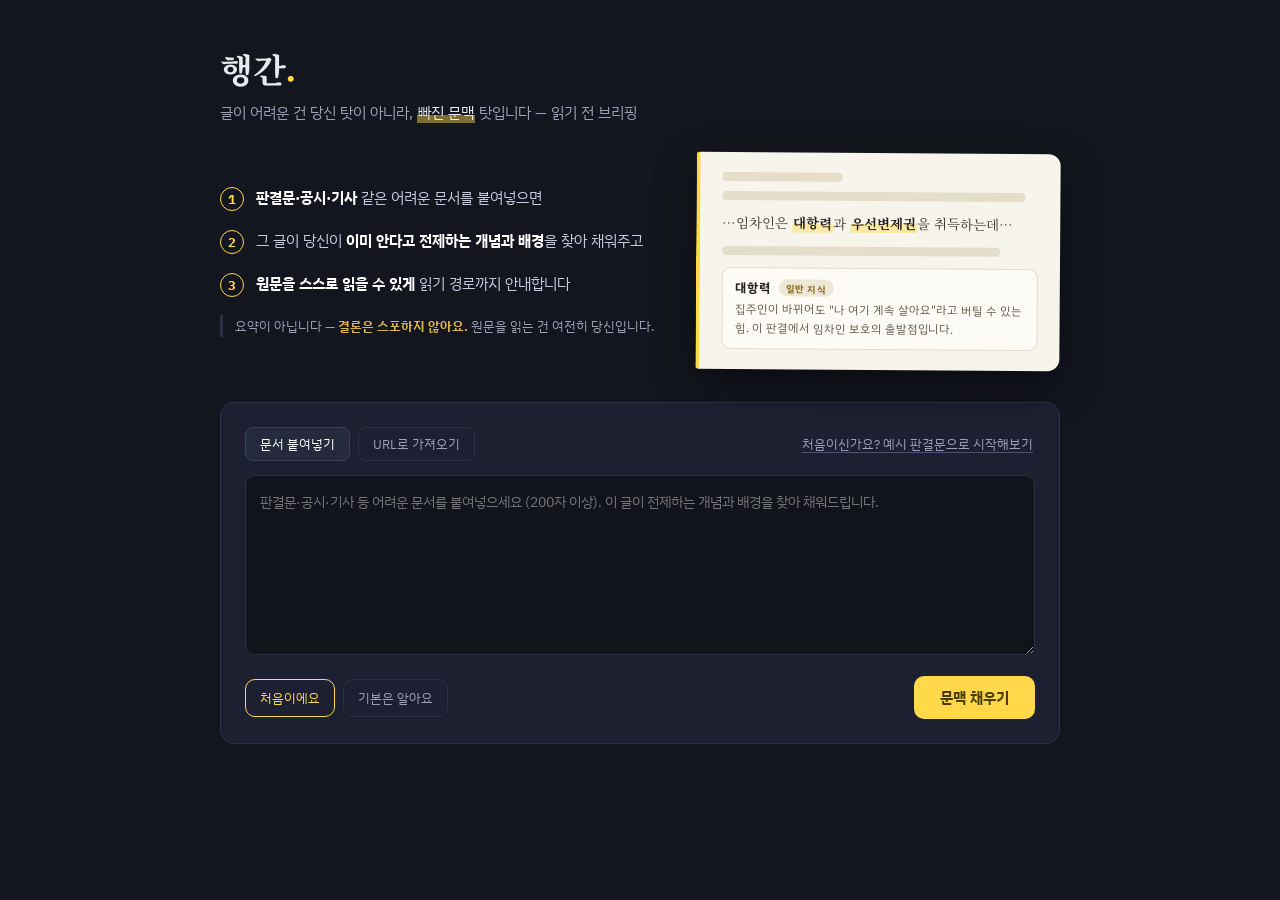
==== commit 05cef15e: "feat: 프론트 디자인 개선 — 히어로·예시 문서·로딩 경험·모바일·개념 카드 가독성 - 히어로: 3단계 설명 + 형광펜 미니 데모(원문 용어 → 개념 카드) + '요약 아님' " ====
--- a/app/static/index.html
+++ b/app/static/index.html
@@ -4,6 +4,7 @@
 <meta charset="UTF-8">
 <meta name="viewport" content="width=device-width, initial-scale=1.0">
 <title>행간 — 읽기 전 문맥 브리핑</title>
+<link rel="icon" href="data:image/svg+xml,%3Csvg xmlns='http://www.w3.org/2000/svg' viewBox='0 0 100 100'%3E%3Crect width='100' height='100' rx='20' fill='%2314161f'/%3E%3Ctext x='50' y='70' font-size='56' text-anchor='middle' fill='%23ffd94a' font-family='serif' font-weight='700'%3E행%3C/text%3E%3C/svg%3E">
 <link rel="preconnect" href="https://fonts.googleapis.com">
 <link href="https://fonts.googleapis.com/css2?family=Noto+Serif+KR:wght@400;600;700&family=IBM+Plex+Sans+KR:wght@400;500;700&display=swap" rel="stylesheet">
 <style>
@@ -16,69 +17,105 @@
     --line: #2c3044;
     --marker: #ffd94a;
     --marker-ink: #4a3d00;
+    --marker-soft: rgba(255, 217, 74, .45);
   }
   * { margin: 0; padding: 0; box-sizing: border-box; }
   body { background: var(--night); color: #e8eaf2; font-family: 'IBM Plex Sans KR', sans-serif; min-height: 100vh; }
-  .wrap { max-width: 860px; margin: 0 auto; padding: 48px 20px 96px; }
-
-  header { margin-bottom: 40px; }
+  .wrap { max-width: 880px; margin: 0 auto; padding: 44px 20px 96px; }
+
+  /* ── 헤더 + 히어로 ─────────────────────────────── */
+  header { margin-bottom: 28px; }
   .brand { font-family: 'Noto Serif KR', serif; font-size: 34px; font-weight: 700; letter-spacing: -0.5px; }
   .brand .dot { color: var(--marker); }
-  .tagline { color: var(--dim); margin-top: 8px; font-size: 15px; }
-
+  .tagline { color: var(--dim); margin-top: 8px; font-size: 15px; line-height: 1.6; }
+  .tagline mark { background: linear-gradient(transparent 62%, var(--marker-soft) 62%); color: #e8eaf2; padding: 0 1px; }
+
+  .hero { display: flex; gap: 32px; align-items: stretch; margin-bottom: 32px; }
+  .hero-what { flex: 1 1 55%; display: flex; flex-direction: column; justify-content: center; gap: 18px; }
+  .hero-step { display: flex; gap: 12px; align-items: flex-start; }
+  .hero-step .n { flex-shrink: 0; width: 24px; height: 24px; border-radius: 50%; border: 1.5px solid var(--marker); color: var(--marker); font-size: 12.5px; font-weight: 700; display: flex; align-items: center; justify-content: center; margin-top: 1px; }
+  .hero-step p { font-size: 14.5px; line-height: 1.7; color: #c6cbe0; }
+  .hero-step b { color: #fff; font-weight: 700; }
+  .hero-not { font-size: 13px; color: var(--dim); line-height: 1.7; border-left: 3px solid var(--line); padding-left: 12px; }
+  .hero-not b { color: #d9b64a; }
+
+  /* 미니 데모: 원문 속 용어에 형광펜 → 개념 카드가 달리는 모습 */
+  .hero-demo { flex: 1 1 45%; min-width: 0; display: flex; align-items: center; }
+  .demo-paper { background: var(--paper); color: var(--ink); border-radius: 3px 12px 12px 3px; border-left: 4px solid var(--marker); padding: 20px 22px; width: 100%; box-shadow: 0 16px 40px rgba(0,0,0,.45); transform: rotate(.4deg); }
+  .demo-line { height: 9px; border-radius: 4px; background: #e3ddca; margin-bottom: 10px; }
+  .demo-sent { font-family: 'Noto Serif KR', serif; font-size: 13.5px; line-height: 1.9; margin-bottom: 10px; color: #3a352c; }
+  .demo-sent mark { background: linear-gradient(transparent 55%, var(--marker-soft) 55%); font-weight: 700; color: var(--ink); padding: 0 1px; }
+  .demo-card { border: 1px solid #e4ddc9; background: #fdfbf5; border-radius: 9px; padding: 10px 12px; margin-top: 12px; }
+  .demo-card .row { display: flex; align-items: baseline; gap: 8px; margin-bottom: 4px; }
+  .demo-card .term { font-weight: 700; font-size: 12.5px; }
+  .demo-card .badge-gen { font-size: 9.5px; font-weight: 700; padding: 1.5px 7px; border-radius: 20px; background: #eee7d5; color: #8a6d1f; letter-spacing: .5px; }
+  .demo-card p { font-size: 11.5px; line-height: 1.65; color: #5c5446; }
+
+  /* ── 입력 패널 ─────────────────────────────────── */
   .panel { background: var(--night-soft); border: 1px solid var(--line); border-radius: 14px; padding: 24px; }
-  .tabs { display: flex; gap: 8px; margin-bottom: 14px; }
+  .panel-top { display: flex; align-items: center; gap: 8px; margin-bottom: 14px; }
+  .tabs { display: flex; gap: 8px; }
   .tab { background: none; border: 1px solid var(--line); color: var(--dim); padding: 7px 14px; border-radius: 8px; font-size: 13px; cursor: pointer; font-family: inherit; }
   .tab.active { background: #262a3d; color: #fff; border-color: #3a3f5c; }
+  .sample-btn { margin-left: auto; background: none; border: none; color: var(--dim); font-size: 12.5px; cursor: pointer; font-family: inherit; text-decoration: underline; text-underline-offset: 3px; text-decoration-color: #4a517a; padding: 4px 2px; }
+  .sample-btn:hover { color: var(--marker); text-decoration-color: var(--marker); }
   textarea, input[type="url"] { width: 100%; background: #12141c; border: 1px solid var(--line); border-radius: 10px; color: #e8eaf2; padding: 14px; font-size: 14px; line-height: 1.7; font-family: inherit; }
   textarea { min-height: 180px; resize: vertical; }
   textarea:focus, input:focus { outline: 2px solid #4a517a; outline-offset: 1px; }
 
   .controls { display: flex; align-items: center; gap: 14px; margin-top: 16px; flex-wrap: wrap; }
   .style-pick { display: flex; gap: 8px; }
-  .style-btn { background: none; border: 1px solid var(--line); color: var(--dim); padding: 9px 14px; border-radius: 10px; font-size: 13px; cursor: pointer; font-family: inherit; transition: all .15s; }
+  .style-btn { background: none; border: 1px solid var(--line); color: var(--dim); padding: 9px 14px; border-radius: 10px; font-size: 13px; cursor: pointer; font-family: inherit; transition: border-color .15s, color .15s; }
   .style-btn.active { border-color: var(--marker); color: var(--marker); }
   .go { margin-left: auto; background: var(--marker); color: var(--marker-ink); border: none; font-weight: 700; font-size: 15px; padding: 11px 26px; border-radius: 10px; cursor: pointer; font-family: inherit; }
   .go:hover { filter: brightness(1.06); }
   .go:disabled { opacity: .45; cursor: wait; }
 
-  .progress { display: none; margin-top: 28px; color: var(--dim); font-size: 14px; }
+  /* ── 진행 표시 ─────────────────────────────────── */
+  .progress { display: none; margin-top: 22px; border-top: 1px dashed var(--line); padding-top: 18px; }
   .progress.show { display: block; }
-  .stage { display: flex; align-items: center; gap: 10px; padding: 6px 0; }
+  .progress-head { display: flex; align-items: baseline; gap: 8px; font-size: 13px; color: var(--dim); margin-bottom: 12px; }
+  .progress-head .elapsed { color: var(--marker); font-weight: 700; font-variant-numeric: tabular-nums; }
+  .stage { display: flex; align-items: center; gap: 10px; padding: 7px 10px; border-radius: 8px; font-size: 14px; color: var(--dim); }
   .stage .lamp { width: 8px; height: 8px; border-radius: 50%; background: var(--line); flex-shrink: 0; }
+  .stage.on { background: rgba(255, 217, 74, .07); color: #f0e6bd; }
   .stage.on .lamp { background: var(--marker); animation: pulse 1.2s infinite; }
+  .stage.done { color: #8b93ad; }
   .stage.done .lamp { background: #5fc98e; animation: none; }
-  .stage.done { color: #8b93ad; }
+  .stage.done::after { content: "완료"; margin-left: auto; font-size: 11px; color: #5fc98e; letter-spacing: 1px; }
   @keyframes pulse { 50% { opacity: .35; } }
 
+  /* ── 결과: 종이 카드 ───────────────────────────── */
   .result { display: none; margin-top: 36px; }
   .result.show { display: block; }
   .paper-card { background: var(--paper); color: var(--ink); border-radius: 4px 18px 18px 4px; padding: 52px 56px; box-shadow: 0 24px 60px rgba(0,0,0,.5); border-left: 6px solid var(--marker); }
   .paper-card h2 { font-family: 'Noto Serif KR', serif; font-size: 25px; font-weight: 700; line-height: 1.45; margin-bottom: 8px; }
-  .section-label { font-size: 12px; font-weight: 700; letter-spacing: 2px; color: #8a7430; margin: 34px 0 12px; }
+  .section-label { display: flex; align-items: center; gap: 8px; font-size: 12px; font-weight: 700; letter-spacing: 2px; color: #8a7430; margin: 38px 0 14px; }
+  .section-label::before { content: ""; width: 14px; height: 8px; border-radius: 2px; background: var(--marker-soft); }
   .section-label:first-of-type { margin-top: 26px; }
   .briefing { font-family: 'Noto Serif KR', serif; font-size: 16px; line-height: 1.95; }
   .briefing p { margin-bottom: 1.2em; }
 
-  .concept { border: 1px solid #e4ddc9; background: #fdfbf5; border-radius: 12px; padding: 16px 18px; margin-bottom: 12px; }
-  .concept .term-row { display: flex; align-items: baseline; gap: 10px; flex-wrap: wrap; margin-bottom: 6px; }
-  .concept .term { font-weight: 700; font-size: 15.5px; }
-  .concept .ktype { font-size: 10.5px; font-weight: 700; padding: 2px 8px; border-radius: 20px; letter-spacing: .5px; }
+  .concept { border: 1px solid #e4ddc9; background: #fdfbf5; border-radius: 12px; padding: 18px 20px; margin-bottom: 14px; }
+  .concept .term-row { display: flex; align-items: baseline; gap: 10px; flex-wrap: wrap; margin-bottom: 8px; }
+  .concept .term { font-weight: 700; font-size: 16px; background: linear-gradient(transparent 62%, var(--marker-soft) 62%); padding: 0 2px; }
+  .concept .ktype { font-size: 10.5px; font-weight: 700; padding: 2.5px 9px; border-radius: 20px; letter-spacing: .5px; }
   .ktype.doc { background: #e7efe3; color: #3d6b45; }
   .ktype.gen { background: #eee7d5; color: #8a6d1f; }
-  .concept .expl { font-size: 14px; line-height: 1.8; color: #3a352c; }
-  .concept .why { font-size: 13px; line-height: 1.7; color: #6b6250; margin-top: 8px; padding-top: 8px; border-top: 1px dashed #e0d8c2; }
+  .concept .expl { font-size: 14.5px; line-height: 1.85; color: #33302a; }
+  .concept .why { font-size: 13px; line-height: 1.75; color: #6b6250; margin-top: 10px; padding-top: 10px; border-top: 1px dashed #e0d8c2; }
   .concept .why b { color: #4a3d00; }
 
-  .path-item { display: flex; gap: 14px; margin-bottom: 14px; }
+  .path-item { display: flex; gap: 14px; margin-bottom: 16px; }
   .path-num { flex-shrink: 0; width: 26px; height: 26px; border-radius: 50%; background: var(--marker); color: var(--marker-ink); font-weight: 700; font-size: 13px; display: flex; align-items: center; justify-content: center; }
-  .path-body { font-size: 14px; line-height: 1.75; padding-top: 2px; }
+  .path-body { font-size: 14px; line-height: 1.8; padding-top: 2px; }
   .path-body .step { font-weight: 700; }
   .path-body .notice { color: #5c5446; }
 
-  .takeaway { margin-top: 36px; padding: 20px 22px; background: linear-gradient(transparent 8%, rgba(255,217,74,.38) 8%, rgba(255,217,74,.38) 92%, transparent 92%); font-family: 'Noto Serif KR', serif; font-size: 15.5px; line-height: 1.9; }
+  .takeaway { margin-top: 38px; padding: 20px 22px; background: linear-gradient(transparent 8%, rgba(255,217,74,.38) 8%, rgba(255,217,74,.38) 92%, transparent 92%); font-family: 'Noto Serif KR', serif; font-size: 15.5px; line-height: 1.9; }
   .takeaway .label { display: block; font-family: 'IBM Plex Sans KR', sans-serif; font-size: 12px; font-weight: 700; letter-spacing: 2px; margin-bottom: 8px; color: #7a6410; }
 
+  /* ── 파이프라인 랩 ─────────────────────────────── */
   .lab { margin-top: 28px; }
   .lab-title { font-size: 13px; color: var(--dim); letter-spacing: 1.5px; margin-bottom: 12px; }
   details { background: var(--night-soft); border: 1px solid var(--line); border-radius: 10px; margin-bottom: 10px; }
@@ -95,11 +132,32 @@
   .badge.bad { background: #3a1e1e; color: #e07070; }
   .repaired-note { font-size: 12.5px; color: #d9b64a; margin: 8px 0 0; }
 
-  .error { display: none; margin-top: 20px; padding: 14px 18px; background: #2c1a1e; border: 1px solid #5c2e36; border-radius: 10px; color: #f0a5b0; font-size: 14px; }
+  .error { display: none; margin-top: 20px; padding: 14px 18px; background: #2c1a1e; border: 1px solid #5c2e36; border-radius: 10px; color: #f0a5b0; font-size: 14px; line-height: 1.6; }
   .error.show { display: block; }
   .disclaimer { margin-top: 18px; font-size: 12px; color: #6b7189; line-height: 1.6; }
 
-  @media (max-width: 640px) { .paper-card { padding: 32px 24px; } .go { width: 100%; margin-left: 0; } }
+  /* ── 모바일 ────────────────────────────────────── */
+  @media (max-width: 720px) {
+    .wrap { padding: 28px 14px 72px; }
+    .brand { font-size: 28px; }
+    .tagline { font-size: 14px; }
+    .hero { flex-direction: column; gap: 20px; margin-bottom: 24px; }
+    .hero-demo { display: none; }
+    .panel { padding: 18px 14px; }
+    .panel-top { flex-wrap: wrap; }
+    .sample-btn { margin-left: 0; width: 100%; text-align: left; }
+    .controls { gap: 10px; }
+    .style-pick { width: 100%; }
+    .style-btn { flex: 1; }
+    .go { width: 100%; margin-left: 0; }
+    .paper-card { padding: 30px 20px; border-radius: 3px 12px 12px 3px; }
+    .paper-card h2 { font-size: 21px; }
+    .briefing { font-size: 15px; line-height: 1.9; }
+    .concept { padding: 15px 14px; }
+    .concept .expl { font-size: 14px; }
+    .takeaway { padding: 16px; font-size: 14.5px; }
+    .stage { font-size: 13px; }
+  }
   @media (prefers-reduced-motion: reduce) { .stage.on .lamp { animation: none; } }
 </style>
 </head>
@@ -107,13 +165,37 @@
 <div class="wrap">
   <header>
     <div class="brand">행간<span class="dot">.</span></div>
-    <p class="tagline">글이 어려운 건 당신 탓이 아니라, 빠진 문맥 탓입니다 — 읽기 전 브리핑</p>
+    <p class="tagline">글이 어려운 건 당신 탓이 아니라, <mark>빠진 문맥</mark> 탓입니다 — 읽기 전 브리핑</p>
   </header>
 
+  <section class="hero">
+    <div class="hero-what">
+      <div class="hero-step"><span class="n">1</span><p><b>판결문·공시·기사</b> 같은 어려운 문서를 붙여넣으면</p></div>
+      <div class="hero-step"><span class="n">2</span><p>그 글이 당신이 <b>이미 안다고 전제하는 개념과 배경</b>을 찾아 채워주고</p></div>
+      <div class="hero-step"><span class="n">3</span><p><b>원문을 스스로 읽을 수 있게</b> 읽기 경로까지 안내합니다</p></div>
+      <p class="hero-not">요약이 아닙니다 — <b>결론은 스포하지 않아요.</b> 원문을 읽는 건 여전히 당신입니다.</p>
+    </div>
+    <div class="hero-demo" aria-hidden="true">
+      <div class="demo-paper">
+        <div class="demo-line" style="width:38%"></div>
+        <div class="demo-line" style="width:96%"></div>
+        <p class="demo-sent">…임차인은 <mark>대항력</mark>과 <mark>우선변제권</mark>을 취득하는데…</p>
+        <div class="demo-line" style="width:88%"></div>
+        <div class="demo-card">
+          <div class="row"><span class="term">대항력</span><span class="badge-gen">일반 지식</span></div>
+          <p>집주인이 바뀌어도 "나 여기 계속 살아요"라고 버틸 수 있는 힘. 이 판결에서 임차인 보호의 출발점입니다.</p>
+        </div>
+      </div>
+    </div>
+  </section>
+
   <section class="panel">
-    <div class="tabs">
-      <button class="tab active" id="tab-text" onclick="switchTab('text')">문서 붙여넣기</button>
-      <button class="tab" id="tab-url" onclick="switchTab('url')">URL로 가져오기</button>
+    <div class="panel-top">
+      <div class="tabs">
+        <button class="tab active" id="tab-text" onclick="switchTab('text')">문서 붙여넣기</button>
+        <button class="tab" id="tab-url" onclick="switchTab('url')">URL로 가져오기</button>
+      </div>
+      <button class="sample-btn" onclick="fillSample()">처음이신가요? 예시 판결문으로 시작해보기</button>
     </div>
 
     <div id="input-text">
@@ -132,10 +214,12 @@
     </div>
 
     <div class="progress" id="progress">
+      <div class="progress-head">문맥을 채우는 중 · <span class="elapsed" id="elapsed">0초</span> 경과 · 보통 1~2분 걸려요 — 그동안 커피 한 모금 ☕</div>
       <div class="stage" id="st-1"><span class="lamp"></span>문서를 분석하는 중 — 이 글이 전제하는 지식을 찾습니다</div>
       <div class="stage" id="st-2"><span class="lamp"></span>문맥을 채우는 중 — 개념과 배경을 이 글 기준으로 설명합니다</div>
       <div class="stage" id="st-3"><span class="lamp"></span>브리핑을 쓰는 중 — 원문을 읽을 준비를 만듭니다</div>
       <div class="stage" id="st-4"><span class="lamp"></span>검증하는 중 — 문서와 모순이 없는지 확인합니다</div>
+      <div class="stage" id="st-5" style="display:none"><span class="lamp"></span>검증에서 문제 발견 — 자동 수정 후 다시 검증합니다</div>
     </div>
 
     <div class="error" id="error"></div>
@@ -188,7 +272,33 @@
 <script>
 let mode = 'text';
 let level = 'beginner';
-let stageTimers = [];
+let elapsedTimer = null;
+
+// 파이프라인 단계 → 진행 램프. repair(st-5)는 검증에서 문제가 발견될 때만 나타난다.
+const STAGE_LAMP = { analyze: 'st-1', contextualize: 'st-2', compose: 'st-3', verify: 'st-4', repair: 'st-5' };
+
+// 예시 문서: 학습용으로 구성한 가상의 판결문 (실제 사건·인물 아님, 당사자는 A·B)
+const SAMPLE_DOC = `서울중앙지방법원
+사    건  2024가단OOOOO 임대차보증금
+원    고  A
+피    고  B
+
+주    문
+1. 피고는 원고에게 300,000,000원 및 이에 대하여 2024. 3. 15.부터 다 갚는 날까지 연 12%의 비율로 계산한 돈을 지급하라.
+2. 소송비용은 피고가 부담한다.
+
+이    유
+원고는 2022. 1. 10. 피고와 이 사건 아파트에 관하여 임대차보증금 3억 원, 임대차기간 2022. 2. 1.부터 2024. 1. 31.까지로 정한 임대차계약을 체결하였고, 같은 날 인도받아 전입신고를 마치고 임대차계약증서에 확정일자를 받았다. 임대차기간이 만료되었음에도 피고가 보증금을 반환하지 아니하자, 원고는 임차권등기명령을 받아 그 등기를 마친 다음 이 사건 아파트에서 퇴거하였다.
+
+피고는 새로운 임차인이 구해지지 않아 당장 보증금을 반환하기 어렵고, 원고가 목적물을 인도하기 전에는 반환할 의무가 없다고 주장한다. 그러나 임대인의 보증금 반환의무와 임차인의 목적물 인도의무는 동시이행관계에 있는데, 원고는 임차권등기를 마친 후 이미 목적물의 점유를 피고에게 반환하였으므로, 피고의 동시이행 항변은 받아들일 수 없다. 나아가 주택임대차보호법 제3조의3에 따른 임차권등기를 마친 임차인은 대항력과 우선변제권을 상실하지 아니한다.
+
+그렇다면 원고의 청구는 이유 있어 인용하기로 하여 주문과 같이 판결한다.`;
+
+function fillSample() {
+  switchTab('text');
+  document.getElementById('doc-text').value = SAMPLE_DOC;
+  document.getElementById('doc-text').scrollTop = 0;
+}
 
 function switchTab(m) {
   mode = m;
@@ -204,19 +314,62 @@
   document.getElementById('level-intermediate').classList.toggle('active', l === 'intermediate');
 }
 
-function setStages(running) {
-  stageTimers.forEach(clearTimeout);
-  stageTimers = [];
-  const ids = ['st-1', 'st-2', 'st-3', 'st-4'];
-  ids.forEach(id => document.getElementById(id).className = 'stage');
-  if (!running) return;
-  const delays = [0, 14000, 34000, 55000];
-  ids.forEach((id, i) => {
-    stageTimers.push(setTimeout(() => {
-      for (let j = 0; j < i; j++) document.getElementById(ids[j]).className = 'stage done';
-      document.getElementById(id).className = 'stage on';
-    }, delays[i]));
-  });
+function resetStages() {
+  Object.values(STAGE_LAMP).forEach(id => document.getElementById(id).className = 'stage');
+  document.getElementById('st-5').style.display = 'none';
+}
+
+function onStageEvent(stage, status) {
+  const id = STAGE_LAMP[stage];
+  if (!id) return;
+  const el = document.getElementById(id);
+  if (stage === 'repair') el.style.display = '';
+  el.className = status === 'start' ? 'stage on' : 'stage done';
+}
+
+function startElapsed() {
+  const el = document.getElementById('elapsed');
+  el.textContent = '0초';
+  const startedAt = Date.now();
+  elapsedTimer = setInterval(() => {
+    const s = Math.floor((Date.now() - startedAt) / 1000);
+    el.textContent = s < 60 ? `${s}초` : `${Math.floor(s / 60)}분 ${s % 60}초`;
+  }, 1000);
+}
+
+function stopElapsed() {
+  clearInterval(elapsedTimer);
+  elapsedTimer = null;
+}
+
+// SSE 스트림(fetch 응답 본문)을 파싱해 stage 이벤트를 중계하고 최종 result를 돌려준다
+async function readSSE(res, onStage) {
+  const reader = res.body.getReader();
+  const decoder = new TextDecoder();
+  let buf = '';
+  let result = null;
+  while (true) {
+    const { done, value } = await reader.read();
+    if (done) break;
+    buf += decoder.decode(value, { stream: true });
+    let idx;
+    while ((idx = buf.indexOf('\n\n')) !== -1) {
+      const chunk = buf.slice(0, idx);
+      buf = buf.slice(idx + 2);
+      let event = 'message', data = '';
+      for (const line of chunk.split('\n')) {
+        if (line.startsWith('event: ')) event = line.slice(7).trim();
+        else if (line.startsWith('data: ')) data += line.slice(6);
+      }
+      if (!data) continue;
+      const payload = JSON.parse(data);
+      if (event === 'stage') onStage(payload.stage, payload.status);
+      else if (event === 'result') result = payload;
+      else if (event === 'error') throw new Error(payload.detail || '분석에 실패했습니다.');
+    }
+  }
+  if (!result) throw new Error('서버 응답이 중단되었습니다. 다시 시도해주세요.');
+  return result;
 }
 
 async function transform() {
@@ -234,22 +387,27 @@
   document.getElementById('error').className = 'error';
   document.getElementById('result').className = 'result';
   document.getElementById('progress').className = 'progress show';
-  setStages(true);
+  resetStages();
+  startElapsed();
 
   try {
-    const res = await fetch('/api/transform', {
+    const res = await fetch('/api/transform/stream', {
       method: 'POST',
       headers: { 'Content-Type': 'application/json' },
       body: JSON.stringify(body),
     });
-    const data = await res.json();
-    if (!res.ok) throw new Error(data.detail || '분석에 실패했습니다.');
+    if (!res.ok) {
+      const data = await res.json().catch(() => ({}));
+      throw new Error(data.detail || '분석에 실패했습니다.');
+    }
+    const data = await readSSE(res, onStageEvent);
     render(data);
   } catch (e) {
     showError(e.message);
   } finally {
     go.disabled = false;
-    setStages(false);
+    stopElapsed();
+    resetStages();
     document.getElementById('progress').className = 'progress';
   }
 }
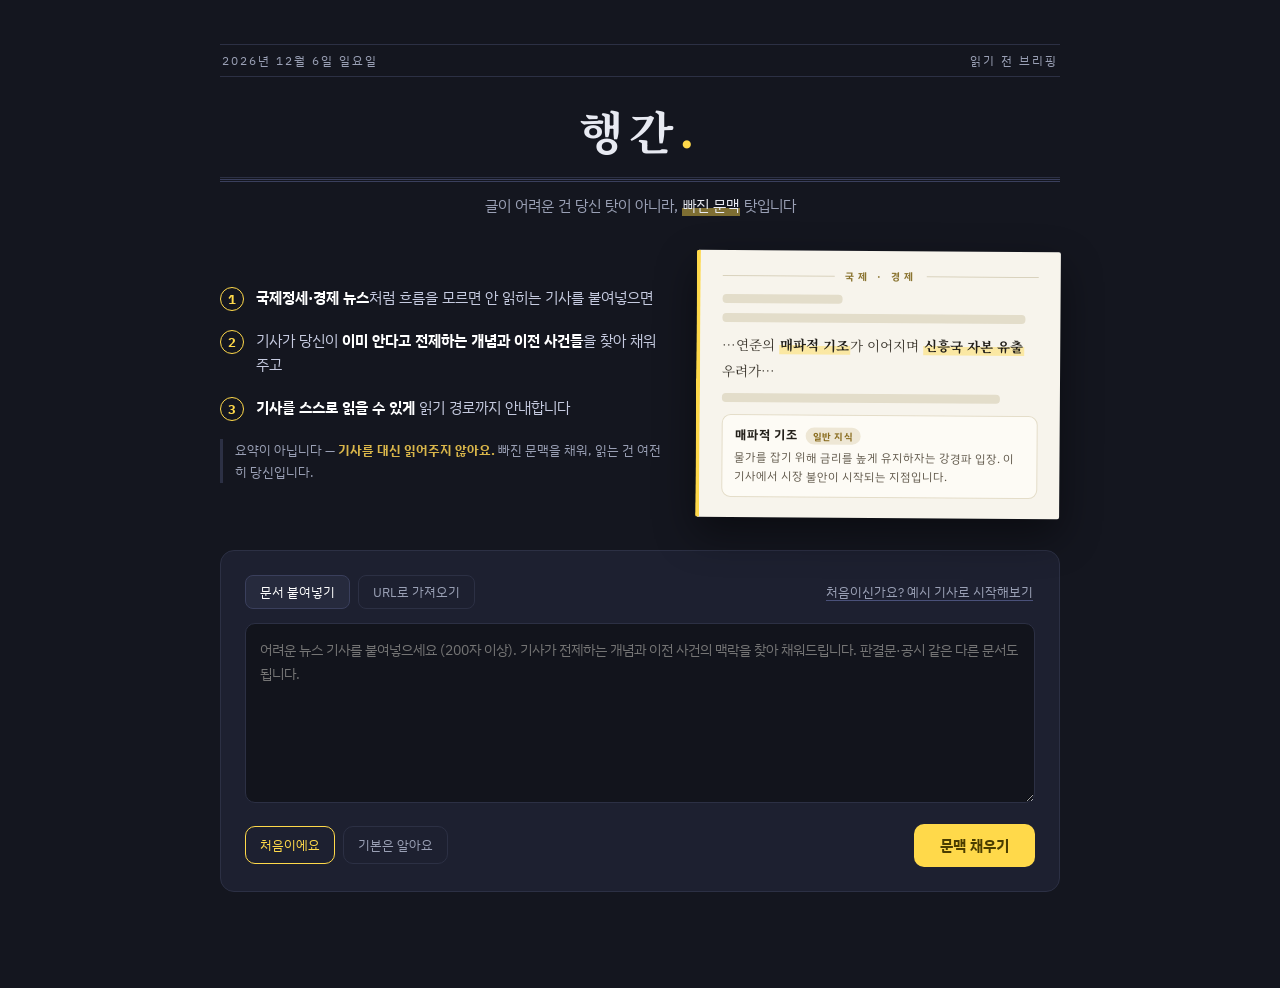
==== commit 28d33ef0: "feat: 신문 무드 디자인 — 제호 마스트헤드·1면 조판(문패/바이라인/드롭캡)·개념 카드 2단 - 헤더를 신문 제호로: 날짜줄(오늘 날짜 자동) + 중앙 제호 + 이중 괘선 +" ====
--- a/app/static/index.html
+++ b/app/static/index.html
@@ -23,11 +23,13 @@
   body { background: var(--night); color: #e8eaf2; font-family: 'IBM Plex Sans KR', sans-serif; min-height: 100vh; }
   .wrap { max-width: 880px; margin: 0 auto; padding: 44px 20px 96px; }
 
-  /* ── 헤더 + 히어로 ─────────────────────────────── */
-  header { margin-bottom: 28px; }
-  .brand { font-family: 'Noto Serif KR', serif; font-size: 34px; font-weight: 700; letter-spacing: -0.5px; }
+  /* ── 헤더: 신문 제호(마스트헤드) ────────────────── */
+  header { margin-bottom: 34px; }
+  .mast-top { display: flex; justify-content: space-between; gap: 12px; font-size: 11.5px; letter-spacing: 2px; color: var(--dim); border-top: 1px solid var(--line); border-bottom: 1px solid var(--line); padding: 7px 2px; }
+  .brand { font-family: 'Noto Serif KR', serif; font-size: 46px; font-weight: 700; letter-spacing: 6px; text-align: center; margin: 20px 0 14px; }
   .brand .dot { color: var(--marker); }
-  .tagline { color: var(--dim); margin-top: 8px; font-size: 15px; line-height: 1.6; }
+  .brand-rule { border: none; border-top: 1px solid var(--line); border-bottom: 3px double #3a3f5c; height: 5px; margin: 0 0 12px; }
+  .tagline { color: var(--dim); font-size: 14.5px; line-height: 1.6; text-align: center; }
   .tagline mark { background: linear-gradient(transparent 62%, var(--marker-soft) 62%); color: #e8eaf2; padding: 0 1px; }
 
   .hero { display: flex; gap: 32px; align-items: stretch; margin-bottom: 32px; }
@@ -39,9 +41,11 @@
   .hero-not { font-size: 13px; color: var(--dim); line-height: 1.7; border-left: 3px solid var(--line); padding-left: 12px; }
   .hero-not b { color: #d9b64a; }
 
-  /* 미니 데모: 원문 속 용어에 형광펜 → 개념 카드가 달리는 모습 */
+  /* 미니 데모: 신문 스크랩 — 기사 속 용어에 형광펜 → 개념 카드가 달리는 모습 */
   .hero-demo { flex: 1 1 45%; min-width: 0; display: flex; align-items: center; }
-  .demo-paper { background: var(--paper); color: var(--ink); border-radius: 3px 12px 12px 3px; border-left: 4px solid var(--marker); padding: 20px 22px; width: 100%; box-shadow: 0 16px 40px rgba(0,0,0,.45); transform: rotate(.4deg); }
+  .demo-paper { background: var(--paper); color: var(--ink); border-radius: 2px; border-left: 4px solid var(--marker); padding: 18px 22px 20px; width: 100%; box-shadow: 0 16px 40px rgba(0,0,0,.45); transform: rotate(.4deg); }
+  .demo-mast { display: flex; align-items: center; gap: 10px; font-size: 10px; font-weight: 700; letter-spacing: 4px; color: #8a7430; margin-bottom: 12px; }
+  .demo-mast::before, .demo-mast::after { content: ""; flex: 1; border-top: 1px solid #d9d2bd; }
   .demo-line { height: 9px; border-radius: 4px; background: #e3ddca; margin-bottom: 10px; }
   .demo-sent { font-family: 'Noto Serif KR', serif; font-size: 13.5px; line-height: 1.9; margin-bottom: 10px; color: #3a352c; }
   .demo-sent mark { background: linear-gradient(transparent 55%, var(--marker-soft) 55%); font-weight: 700; color: var(--ink); padding: 0 1px; }
@@ -85,20 +89,28 @@
   .stage.done::after { content: "완료"; margin-left: auto; font-size: 11px; color: #5fc98e; letter-spacing: 1px; }
   @keyframes pulse { 50% { opacity: .35; } }
 
-  /* ── 결과: 종이 카드 ───────────────────────────── */
+  /* ── 결과: 종이 카드 = 신문 1면 ────────────────── */
   .result { display: none; margin-top: 36px; }
   .result.show { display: block; }
-  .paper-card { background: var(--paper); color: var(--ink); border-radius: 4px 18px 18px 4px; padding: 52px 56px; box-shadow: 0 24px 60px rgba(0,0,0,.5); border-left: 6px solid var(--marker); }
-  .paper-card h2 { font-family: 'Noto Serif KR', serif; font-size: 25px; font-weight: 700; line-height: 1.45; margin-bottom: 8px; }
-  .section-label { display: flex; align-items: center; gap: 8px; font-size: 12px; font-weight: 700; letter-spacing: 2px; color: #8a7430; margin: 38px 0 14px; }
-  .section-label::before { content: ""; width: 14px; height: 8px; border-radius: 2px; background: var(--marker-soft); }
-  .section-label:first-of-type { margin-top: 26px; }
+  .paper-card { background: var(--paper); background-image: repeating-linear-gradient(0deg, rgba(35,32,26,.015) 0 2px, transparent 2px 4px); color: var(--ink); border-radius: 2px; padding: 40px 52px 52px; box-shadow: 0 24px 60px rgba(0,0,0,.5); border-left: 6px solid var(--marker); }
+  .card-masthead { display: flex; justify-content: space-between; align-items: baseline; gap: 12px; font-size: 11.5px; font-weight: 700; letter-spacing: 3px; color: #6b6250; padding-bottom: 9px; border-bottom: 3px double #55503f; margin-bottom: 20px; }
+  .card-masthead .paper-name { font-family: 'Noto Serif KR', serif; font-size: 13px; letter-spacing: 5px; color: #23201a; }
+  .paper-card h2 { font-family: 'Noto Serif KR', serif; font-size: 28px; font-weight: 700; line-height: 1.42; letter-spacing: -0.3px; }
+  .byline { display: flex; flex-wrap: wrap; gap: 6px 14px; font-size: 12px; letter-spacing: 1px; color: #6b6250; border-top: 1px solid #d9d2bd; border-bottom: 1px solid #d9d2bd; padding: 7px 2px; margin-top: 16px; }
+  .byline b { color: #4a3d00; }
+  .section-label { display: flex; align-items: center; gap: 8px; font-size: 12px; font-weight: 700; letter-spacing: 3px; color: #55503f; margin: 40px 0 16px; border-top: 2px solid #2a261e; padding-top: 10px; }
+  .section-label::after { content: ""; flex: 1; border-top: 1px solid #d9d2bd; }
+  .section-label::before { content: ""; width: 14px; height: 8px; border-radius: 1px; background: var(--marker-soft); }
+  .section-label:first-of-type { margin-top: 30px; }
   .briefing { font-family: 'Noto Serif KR', serif; font-size: 16px; line-height: 1.95; }
   .briefing p { margin-bottom: 1.2em; }
-
-  .concept { border: 1px solid #e4ddc9; background: #fdfbf5; border-radius: 12px; padding: 18px 20px; margin-bottom: 14px; }
+  .briefing p:first-child::first-letter { font-size: 46px; line-height: .95; font-weight: 700; float: left; margin: 7px 9px 0 0; }
+
+  #r-concepts { display: grid; grid-template-columns: 1fr 1fr; gap: 14px; }
+  .concept { border: 1px solid #d5cdb6; background: #fbf8f0; border-radius: 3px; padding: 18px 20px; margin-bottom: 0; }
+  #r-background .concept { margin-bottom: 14px; }
   .concept .term-row { display: flex; align-items: baseline; gap: 10px; flex-wrap: wrap; margin-bottom: 8px; }
-  .concept .term { font-weight: 700; font-size: 16px; background: linear-gradient(transparent 62%, var(--marker-soft) 62%); padding: 0 2px; }
+  .concept .term { font-family: 'Noto Serif KR', serif; font-weight: 700; font-size: 16px; background: linear-gradient(transparent 62%, var(--marker-soft) 62%); padding: 0 2px; }
   .concept .ktype { font-size: 10.5px; font-weight: 700; padding: 2.5px 9px; border-radius: 20px; letter-spacing: .5px; }
   .ktype.doc { background: #e7efe3; color: #3d6b45; }
   .ktype.gen { background: #eee7d5; color: #8a6d1f; }
@@ -138,9 +150,10 @@
 
   /* ── 모바일 ────────────────────────────────────── */
   @media (max-width: 720px) {
-    .wrap { padding: 28px 14px 72px; }
-    .brand { font-size: 28px; }
-    .tagline { font-size: 14px; }
+    .wrap { padding: 22px 14px 72px; }
+    .brand { font-size: 34px; letter-spacing: 4px; margin: 14px 0 10px; }
+    .mast-top { font-size: 10.5px; letter-spacing: 1px; }
+    .tagline { font-size: 13.5px; }
     .hero { flex-direction: column; gap: 20px; margin-bottom: 24px; }
     .hero-demo { display: none; }
     .panel { padding: 18px 14px; }
@@ -150,9 +163,12 @@
     .style-pick { width: 100%; }
     .style-btn { flex: 1; }
     .go { width: 100%; margin-left: 0; }
-    .paper-card { padding: 30px 20px; border-radius: 3px 12px 12px 3px; }
+    .paper-card { padding: 24px 18px 36px; }
     .paper-card h2 { font-size: 21px; }
+    .card-masthead { letter-spacing: 1.5px; }
     .briefing { font-size: 15px; line-height: 1.9; }
+    .briefing p:first-child::first-letter { font-size: 38px; }
+    #r-concepts { grid-template-columns: 1fr; }
     .concept { padding: 15px 14px; }
     .concept .expl { font-size: 14px; }
     .takeaway { padding: 16px; font-size: 14.5px; }
@@ -164,26 +180,29 @@
 <body>
 <div class="wrap">
   <header>
+    <div class="mast-top"><span id="today"></span><span>읽기 전 브리핑</span></div>
     <div class="brand">행간<span class="dot">.</span></div>
-    <p class="tagline">글이 어려운 건 당신 탓이 아니라, <mark>빠진 문맥</mark> 탓입니다 — 읽기 전 브리핑</p>
+    <hr class="brand-rule">
+    <p class="tagline">글이 어려운 건 당신 탓이 아니라, <mark>빠진 문맥</mark> 탓입니다</p>
   </header>
 
   <section class="hero">
     <div class="hero-what">
-      <div class="hero-step"><span class="n">1</span><p><b>판결문·공시·기사</b> 같은 어려운 문서를 붙여넣으면</p></div>
-      <div class="hero-step"><span class="n">2</span><p>그 글이 당신이 <b>이미 안다고 전제하는 개념과 배경</b>을 찾아 채워주고</p></div>
-      <div class="hero-step"><span class="n">3</span><p><b>원문을 스스로 읽을 수 있게</b> 읽기 경로까지 안내합니다</p></div>
-      <p class="hero-not">요약이 아닙니다 — <b>결론은 스포하지 않아요.</b> 원문을 읽는 건 여전히 당신입니다.</p>
+      <div class="hero-step"><span class="n">1</span><p><b>국제정세·경제 뉴스</b>처럼 흐름을 모르면 안 읽히는 기사를 붙여넣으면</p></div>
+      <div class="hero-step"><span class="n">2</span><p>기사가 당신이 <b>이미 안다고 전제하는 개념과 이전 사건들</b>을 찾아 채워주고</p></div>
+      <div class="hero-step"><span class="n">3</span><p><b>기사를 스스로 읽을 수 있게</b> 읽기 경로까지 안내합니다</p></div>
+      <p class="hero-not">요약이 아닙니다 — <b>기사를 대신 읽어주지 않아요.</b> 빠진 문맥을 채워, 읽는 건 여전히 당신입니다.</p>
     </div>
     <div class="hero-demo" aria-hidden="true">
       <div class="demo-paper">
+        <div class="demo-mast">국제 · 경제</div>
         <div class="demo-line" style="width:38%"></div>
         <div class="demo-line" style="width:96%"></div>
-        <p class="demo-sent">…임차인은 <mark>대항력</mark>과 <mark>우선변제권</mark>을 취득하는데…</p>
+        <p class="demo-sent">…연준의 <mark>매파적 기조</mark>가 이어지며 <mark>신흥국 자본 유출</mark> 우려가…</p>
         <div class="demo-line" style="width:88%"></div>
         <div class="demo-card">
-          <div class="row"><span class="term">대항력</span><span class="badge-gen">일반 지식</span></div>
-          <p>집주인이 바뀌어도 "나 여기 계속 살아요"라고 버틸 수 있는 힘. 이 판결에서 임차인 보호의 출발점입니다.</p>
+          <div class="row"><span class="term">매파적 기조</span><span class="badge-gen">일반 지식</span></div>
+          <p>물가를 잡기 위해 금리를 높게 유지하자는 강경파 입장. 이 기사에서 시장 불안이 시작되는 지점입니다.</p>
         </div>
       </div>
     </div>
@@ -195,11 +214,11 @@
         <button class="tab active" id="tab-text" onclick="switchTab('text')">문서 붙여넣기</button>
         <button class="tab" id="tab-url" onclick="switchTab('url')">URL로 가져오기</button>
       </div>
-      <button class="sample-btn" onclick="fillSample()">처음이신가요? 예시 판결문으로 시작해보기</button>
+      <button class="sample-btn" onclick="fillSample()">처음이신가요? 예시 기사로 시작해보기</button>
     </div>
 
     <div id="input-text">
-      <textarea id="doc-text" placeholder="판결문·공시·기사 등 어려운 문서를 붙여넣으세요 (200자 이상). 이 글이 전제하는 개념과 배경을 찾아 채워드립니다."></textarea>
+      <textarea id="doc-text" placeholder="어려운 뉴스 기사를 붙여넣으세요 (200자 이상). 기사가 전제하는 개념과 이전 사건의 맥락을 찾아 채워드립니다. 판결문·공시 같은 다른 문서도 됩니다."></textarea>
     </div>
     <div id="input-url" style="display:none">
       <input type="url" id="doc-url" placeholder="https:// 문서 주소 (일부 사이트는 자동 추출이 안 될 수 있어요 — 그땐 붙여넣기로)">
@@ -227,7 +246,12 @@
 
   <section class="result" id="result">
     <article class="paper-card">
+      <div class="card-masthead">
+        <span class="paper-name">행간<span style="color:var(--marker)">.</span></span>
+        <span id="r-date"></span>
+      </div>
       <h2 id="r-headline"></h2>
+      <div class="byline"><span>독자 수준 <b id="r-level-tag"></b></span><span>기사를 읽기 전, 5분 브리핑</span></div>
 
       <p class="section-label">읽기 전 브리핑</p>
       <div class="briefing" id="r-briefing"></div>
@@ -274,25 +298,22 @@
 let level = 'beginner';
 let elapsedTimer = null;
 
+// 신문 제호의 날짜줄 — 헤더와 결과 카드 문패에 오늘 날짜를 채운다
+const TODAY = new Date().toLocaleDateString('ko-KR', { year: 'numeric', month: 'long', day: 'numeric', weekday: 'long' });
+document.addEventListener('DOMContentLoaded', () => {
+  document.getElementById('today').textContent = TODAY;
+  document.getElementById('r-date').textContent = TODAY;
+});
+
 // 파이프라인 단계 → 진행 램프. repair(st-5)는 검증에서 문제가 발견될 때만 나타난다.
 const STAGE_LAMP = { analyze: 'st-1', contextualize: 'st-2', compose: 'st-3', verify: 'st-4', repair: 'st-5' };
 
-// 예시 문서: 학습용으로 구성한 가상의 판결문 (실제 사건·인물 아님, 당사자는 A·B)
-const SAMPLE_DOC = `서울중앙지방법원
-사    건  2024가단OOOOO 임대차보증금
-원    고  A
-피    고  B
-
-주    문
-1. 피고는 원고에게 300,000,000원 및 이에 대하여 2024. 3. 15.부터 다 갚는 날까지 연 12%의 비율로 계산한 돈을 지급하라.
-2. 소송비용은 피고가 부담한다.
-
-이    유
-원고는 2022. 1. 10. 피고와 이 사건 아파트에 관하여 임대차보증금 3억 원, 임대차기간 2022. 2. 1.부터 2024. 1. 31.까지로 정한 임대차계약을 체결하였고, 같은 날 인도받아 전입신고를 마치고 임대차계약증서에 확정일자를 받았다. 임대차기간이 만료되었음에도 피고가 보증금을 반환하지 아니하자, 원고는 임차권등기명령을 받아 그 등기를 마친 다음 이 사건 아파트에서 퇴거하였다.
-
-피고는 새로운 임차인이 구해지지 않아 당장 보증금을 반환하기 어렵고, 원고가 목적물을 인도하기 전에는 반환할 의무가 없다고 주장한다. 그러나 임대인의 보증금 반환의무와 임차인의 목적물 인도의무는 동시이행관계에 있는데, 원고는 임차권등기를 마친 후 이미 목적물의 점유를 피고에게 반환하였으므로, 피고의 동시이행 항변은 받아들일 수 없다. 나아가 주택임대차보호법 제3조의3에 따른 임차권등기를 마친 임차인은 대항력과 우선변제권을 상실하지 아니한다.
-
-그렇다면 원고의 청구는 이유 있어 인용하기로 하여 주문과 같이 판결한다.`;
+// 예시 문서: 학습용으로 구성한 가상의 경제 기사 (실제 보도 아님, 실명 인용 없음)
+const SAMPLE_DOC = `한국은행 금융통화위원회가 15일 기준금리를 연 3.50%로 동결했다. 다섯 차례 연속 동결이다. 한은 총재는 기자간담회에서 "물가 상승률이 목표 수준으로 수렴한다는 확신이 설 때까지 긴축 기조를 이어가겠다"며, 금통위원 한 명이 3.75%로의 인상 가능성을 열어둬야 한다는 소수의견을 냈다고 밝혔다.
+
+이번 결정의 배경에는 다섯 달 연속 둔화한 근원물가가 있다. 다만 가계부채가 다시 늘어나는 점, 미 연방준비제도(Fed)가 추가 긴축 가능성을 시사한 점은 부담 요인이다. 한미 기준금리 차가 역대 최대 수준인 2%포인트까지 벌어진 상황에서, 외국인 자금 유출과 환율 불안을 우려하는 목소리도 나온다.
+
+시장의 관심은 이제 인하 전환 시점으로 옮겨가고 있다. 채권시장에서는 연내 인하 기대가 반영되기 시작했지만, 한은은 "시장이 앞서가고 있다"며 선을 그었다. 발표 직후 원/달러 환율은 소폭 하락했고, 국고채 3년물 금리는 보합권에서 움직였다. 전문가들은 부동산 프로젝트파이낸싱(PF) 부실과 가계부채 관리가 향후 통화정책의 최대 변수가 될 것으로 보고 있다.`;
 
 function fillSample() {
   switchTab('text');
@@ -414,6 +435,7 @@
 
 function render(d) {
   document.getElementById('r-headline').textContent = d.headline;
+  document.getElementById('r-level-tag').textContent = d.level === 'intermediate' ? '중급' : '입문';
 
   const briefEl = document.getElementById('r-briefing');
   briefEl.innerHTML = '';
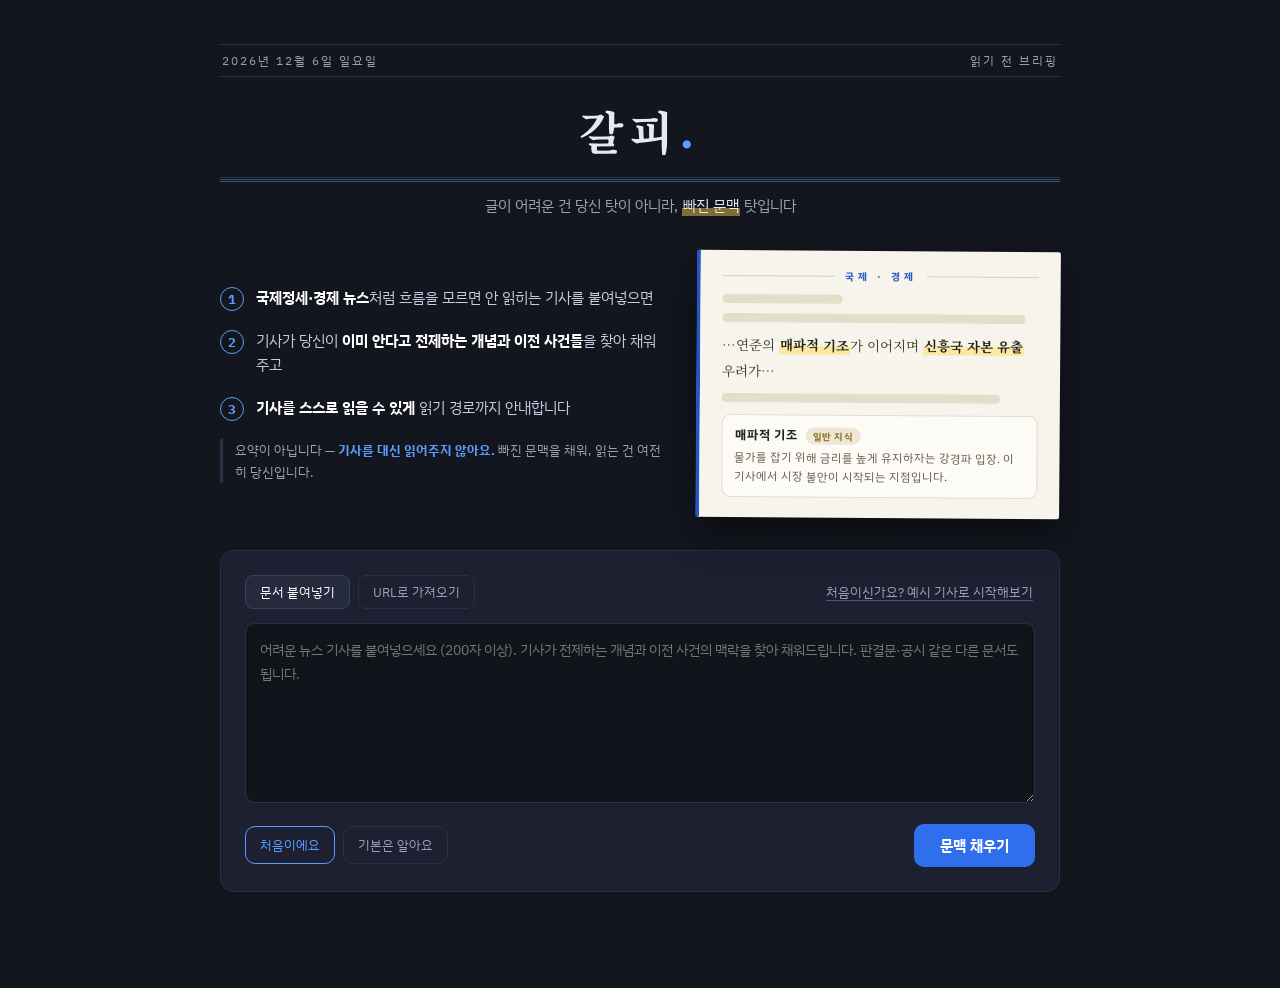
==== commit b2a4cb30: "feat: 리네이밍 행간 → 갈피 + 브랜드 컬러 프레스 블루 전환 - 이름: '갈피를 못 잡겠다'의 갈피이자 책갈피의 갈피 — UI 제호/카드 문패/FastAPI title/RE" ====
--- a/app/static/index.html
+++ b/app/static/index.html
@@ -3,8 +3,8 @@
 <head>
 <meta charset="UTF-8">
 <meta name="viewport" content="width=device-width, initial-scale=1.0">
-<title>행간 — 읽기 전 문맥 브리핑</title>
-<link rel="icon" href="data:image/svg+xml,%3Csvg xmlns='http://www.w3.org/2000/svg' viewBox='0 0 100 100'%3E%3Crect width='100' height='100' rx='20' fill='%2314161f'/%3E%3Ctext x='50' y='70' font-size='56' text-anchor='middle' fill='%23ffd94a' font-family='serif' font-weight='700'%3E행%3C/text%3E%3C/svg%3E">
+<title>갈피 — 읽기 전 문맥 브리핑</title>
+<link rel="icon" href="data:image/svg+xml,%3Csvg xmlns='http://www.w3.org/2000/svg' viewBox='0 0 100 100'%3E%3Crect width='100' height='100' rx='20' fill='%2314161f'/%3E%3Ctext x='50' y='70' font-size='56' text-anchor='middle' fill='%235b9dff' font-family='serif' font-weight='700'%3E갈%3C/text%3E%3C/svg%3E">
 <link rel="preconnect" href="https://fonts.googleapis.com">
 <link href="https://fonts.googleapis.com/css2?family=Noto+Serif+KR:wght@400;600;700&family=IBM+Plex+Sans+KR:wght@400;500;700&display=swap" rel="stylesheet">
 <style>
@@ -18,6 +18,10 @@
     --marker: #ffd94a;
     --marker-ink: #4a3d00;
     --marker-soft: rgba(255, 217, 74, .45);
+    /* 프레스 블루 — 브랜드·구조 요소용. 형광펜(--marker)은 텍스트 하이라이트 전용으로 유지 */
+    --press: #5b9dff;        /* 다크 배경 위 */
+    --press-ink: #2456c4;    /* 종이 위 잉크 */
+    --press-btn: #2f6fed;    /* 버튼 배경 */
   }
   * { margin: 0; padding: 0; box-sizing: border-box; }
   body { background: var(--night); color: #e8eaf2; font-family: 'IBM Plex Sans KR', sans-serif; min-height: 100vh; }
@@ -27,24 +31,24 @@
   header { margin-bottom: 34px; }
   .mast-top { display: flex; justify-content: space-between; gap: 12px; font-size: 11.5px; letter-spacing: 2px; color: var(--dim); border-top: 1px solid var(--line); border-bottom: 1px solid var(--line); padding: 7px 2px; }
   .brand { font-family: 'Noto Serif KR', serif; font-size: 46px; font-weight: 700; letter-spacing: 6px; text-align: center; margin: 20px 0 14px; }
-  .brand .dot { color: var(--marker); }
-  .brand-rule { border: none; border-top: 1px solid var(--line); border-bottom: 3px double #3a3f5c; height: 5px; margin: 0 0 12px; }
+  .brand .dot { color: var(--press); }
+  .brand-rule { border: none; border-top: 1px solid var(--line); border-bottom: 3px double #35507e; height: 5px; margin: 0 0 12px; }
   .tagline { color: var(--dim); font-size: 14.5px; line-height: 1.6; text-align: center; }
   .tagline mark { background: linear-gradient(transparent 62%, var(--marker-soft) 62%); color: #e8eaf2; padding: 0 1px; }
 
   .hero { display: flex; gap: 32px; align-items: stretch; margin-bottom: 32px; }
   .hero-what { flex: 1 1 55%; display: flex; flex-direction: column; justify-content: center; gap: 18px; }
   .hero-step { display: flex; gap: 12px; align-items: flex-start; }
-  .hero-step .n { flex-shrink: 0; width: 24px; height: 24px; border-radius: 50%; border: 1.5px solid var(--marker); color: var(--marker); font-size: 12.5px; font-weight: 700; display: flex; align-items: center; justify-content: center; margin-top: 1px; }
+  .hero-step .n { flex-shrink: 0; width: 24px; height: 24px; border-radius: 50%; border: 1.5px solid var(--press); color: var(--press); font-size: 12.5px; font-weight: 700; display: flex; align-items: center; justify-content: center; margin-top: 1px; }
   .hero-step p { font-size: 14.5px; line-height: 1.7; color: #c6cbe0; }
   .hero-step b { color: #fff; font-weight: 700; }
   .hero-not { font-size: 13px; color: var(--dim); line-height: 1.7; border-left: 3px solid var(--line); padding-left: 12px; }
-  .hero-not b { color: #d9b64a; }
+  .hero-not b { color: var(--press); }
 
   /* 미니 데모: 신문 스크랩 — 기사 속 용어에 형광펜 → 개념 카드가 달리는 모습 */
   .hero-demo { flex: 1 1 45%; min-width: 0; display: flex; align-items: center; }
-  .demo-paper { background: var(--paper); color: var(--ink); border-radius: 2px; border-left: 4px solid var(--marker); padding: 18px 22px 20px; width: 100%; box-shadow: 0 16px 40px rgba(0,0,0,.45); transform: rotate(.4deg); }
-  .demo-mast { display: flex; align-items: center; gap: 10px; font-size: 10px; font-weight: 700; letter-spacing: 4px; color: #8a7430; margin-bottom: 12px; }
+  .demo-paper { background: var(--paper); color: var(--ink); border-radius: 2px; border-left: 4px solid var(--press-ink); padding: 18px 22px 20px; width: 100%; box-shadow: 0 16px 40px rgba(0,0,0,.45); transform: rotate(.4deg); }
+  .demo-mast { display: flex; align-items: center; gap: 10px; font-size: 10px; font-weight: 700; letter-spacing: 4px; color: var(--press-ink); margin-bottom: 12px; }
   .demo-mast::before, .demo-mast::after { content: ""; flex: 1; border-top: 1px solid #d9d2bd; }
   .demo-line { height: 9px; border-radius: 4px; background: #e3ddca; margin-bottom: 10px; }
   .demo-sent { font-family: 'Noto Serif KR', serif; font-size: 13.5px; line-height: 1.9; margin-bottom: 10px; color: #3a352c; }
@@ -62,16 +66,16 @@
   .tab { background: none; border: 1px solid var(--line); color: var(--dim); padding: 7px 14px; border-radius: 8px; font-size: 13px; cursor: pointer; font-family: inherit; }
   .tab.active { background: #262a3d; color: #fff; border-color: #3a3f5c; }
   .sample-btn { margin-left: auto; background: none; border: none; color: var(--dim); font-size: 12.5px; cursor: pointer; font-family: inherit; text-decoration: underline; text-underline-offset: 3px; text-decoration-color: #4a517a; padding: 4px 2px; }
-  .sample-btn:hover { color: var(--marker); text-decoration-color: var(--marker); }
+  .sample-btn:hover { color: var(--press); text-decoration-color: var(--press); }
   textarea, input[type="url"] { width: 100%; background: #12141c; border: 1px solid var(--line); border-radius: 10px; color: #e8eaf2; padding: 14px; font-size: 14px; line-height: 1.7; font-family: inherit; }
   textarea { min-height: 180px; resize: vertical; }
-  textarea:focus, input:focus { outline: 2px solid #4a517a; outline-offset: 1px; }
+  textarea:focus, input:focus { outline: 2px solid #3f66c4; outline-offset: 1px; }
 
   .controls { display: flex; align-items: center; gap: 14px; margin-top: 16px; flex-wrap: wrap; }
   .style-pick { display: flex; gap: 8px; }
   .style-btn { background: none; border: 1px solid var(--line); color: var(--dim); padding: 9px 14px; border-radius: 10px; font-size: 13px; cursor: pointer; font-family: inherit; transition: border-color .15s, color .15s; }
-  .style-btn.active { border-color: var(--marker); color: var(--marker); }
-  .go { margin-left: auto; background: var(--marker); color: var(--marker-ink); border: none; font-weight: 700; font-size: 15px; padding: 11px 26px; border-radius: 10px; cursor: pointer; font-family: inherit; }
+  .style-btn.active { border-color: var(--press); color: var(--press); }
+  .go { margin-left: auto; background: var(--press-btn); color: #fff; border: none; font-weight: 700; font-size: 15px; padding: 11px 26px; border-radius: 10px; cursor: pointer; font-family: inherit; }
   .go:hover { filter: brightness(1.06); }
   .go:disabled { opacity: .45; cursor: wait; }
 
@@ -79,11 +83,11 @@
   .progress { display: none; margin-top: 22px; border-top: 1px dashed var(--line); padding-top: 18px; }
   .progress.show { display: block; }
   .progress-head { display: flex; align-items: baseline; gap: 8px; font-size: 13px; color: var(--dim); margin-bottom: 12px; }
-  .progress-head .elapsed { color: var(--marker); font-weight: 700; font-variant-numeric: tabular-nums; }
+  .progress-head .elapsed { color: var(--press); font-weight: 700; font-variant-numeric: tabular-nums; }
   .stage { display: flex; align-items: center; gap: 10px; padding: 7px 10px; border-radius: 8px; font-size: 14px; color: var(--dim); }
   .stage .lamp { width: 8px; height: 8px; border-radius: 50%; background: var(--line); flex-shrink: 0; }
-  .stage.on { background: rgba(255, 217, 74, .07); color: #f0e6bd; }
-  .stage.on .lamp { background: var(--marker); animation: pulse 1.2s infinite; }
+  .stage.on { background: rgba(91, 157, 255, .08); color: #bcd3ff; }
+  .stage.on .lamp { background: var(--press); animation: pulse 1.2s infinite; }
   .stage.done { color: #8b93ad; }
   .stage.done .lamp { background: #5fc98e; animation: none; }
   .stage.done::after { content: "완료"; margin-left: auto; font-size: 11px; color: #5fc98e; letter-spacing: 1px; }
@@ -92,15 +96,15 @@
   /* ── 결과: 종이 카드 = 신문 1면 ────────────────── */
   .result { display: none; margin-top: 36px; }
   .result.show { display: block; }
-  .paper-card { background: var(--paper); background-image: repeating-linear-gradient(0deg, rgba(35,32,26,.015) 0 2px, transparent 2px 4px); color: var(--ink); border-radius: 2px; padding: 40px 52px 52px; box-shadow: 0 24px 60px rgba(0,0,0,.5); border-left: 6px solid var(--marker); }
+  .paper-card { background: var(--paper); background-image: repeating-linear-gradient(0deg, rgba(35,32,26,.015) 0 2px, transparent 2px 4px); color: var(--ink); border-radius: 2px; padding: 40px 52px 52px; box-shadow: 0 24px 60px rgba(0,0,0,.5); border-left: 6px solid var(--press-ink); }
   .card-masthead { display: flex; justify-content: space-between; align-items: baseline; gap: 12px; font-size: 11.5px; font-weight: 700; letter-spacing: 3px; color: #6b6250; padding-bottom: 9px; border-bottom: 3px double #55503f; margin-bottom: 20px; }
   .card-masthead .paper-name { font-family: 'Noto Serif KR', serif; font-size: 13px; letter-spacing: 5px; color: #23201a; }
   .paper-card h2 { font-family: 'Noto Serif KR', serif; font-size: 28px; font-weight: 700; line-height: 1.42; letter-spacing: -0.3px; }
   .byline { display: flex; flex-wrap: wrap; gap: 6px 14px; font-size: 12px; letter-spacing: 1px; color: #6b6250; border-top: 1px solid #d9d2bd; border-bottom: 1px solid #d9d2bd; padding: 7px 2px; margin-top: 16px; }
   .byline b { color: #4a3d00; }
-  .section-label { display: flex; align-items: center; gap: 8px; font-size: 12px; font-weight: 700; letter-spacing: 3px; color: #55503f; margin: 40px 0 16px; border-top: 2px solid #2a261e; padding-top: 10px; }
+  .section-label { display: flex; align-items: center; gap: 8px; font-size: 12px; font-weight: 700; letter-spacing: 3px; color: #45507a; margin: 40px 0 16px; border-top: 2px solid #2a3050; padding-top: 10px; }
   .section-label::after { content: ""; flex: 1; border-top: 1px solid #d9d2bd; }
-  .section-label::before { content: ""; width: 14px; height: 8px; border-radius: 1px; background: var(--marker-soft); }
+  .section-label::before { content: ""; width: 14px; height: 8px; border-radius: 1px; background: rgba(36, 86, 196, .3); }
   .section-label:first-of-type { margin-top: 30px; }
   .briefing { font-family: 'Noto Serif KR', serif; font-size: 16px; line-height: 1.95; }
   .briefing p { margin-bottom: 1.2em; }
@@ -119,7 +123,7 @@
   .concept .why b { color: #4a3d00; }
 
   .path-item { display: flex; gap: 14px; margin-bottom: 16px; }
-  .path-num { flex-shrink: 0; width: 26px; height: 26px; border-radius: 50%; background: var(--marker); color: var(--marker-ink); font-weight: 700; font-size: 13px; display: flex; align-items: center; justify-content: center; }
+  .path-num { flex-shrink: 0; width: 26px; height: 26px; border-radius: 50%; background: var(--press-ink); color: #fff; font-weight: 700; font-size: 13px; display: flex; align-items: center; justify-content: center; }
   .path-body { font-size: 14px; line-height: 1.8; padding-top: 2px; }
   .path-body .step { font-weight: 700; }
   .path-body .notice { color: #5c5446; }
@@ -181,7 +185,7 @@
 <div class="wrap">
   <header>
     <div class="mast-top"><span id="today"></span><span>읽기 전 브리핑</span></div>
-    <div class="brand">행간<span class="dot">.</span></div>
+    <div class="brand">갈피<span class="dot">.</span></div>
     <hr class="brand-rule">
     <p class="tagline">글이 어려운 건 당신 탓이 아니라, <mark>빠진 문맥</mark> 탓입니다</p>
   </header>
@@ -247,7 +251,7 @@
   <section class="result" id="result">
     <article class="paper-card">
       <div class="card-masthead">
-        <span class="paper-name">행간<span style="color:var(--marker)">.</span></span>
+        <span class="paper-name">갈피<span style="color:var(--press-ink)">.</span></span>
         <span id="r-date"></span>
       </div>
       <h2 id="r-headline"></h2>
